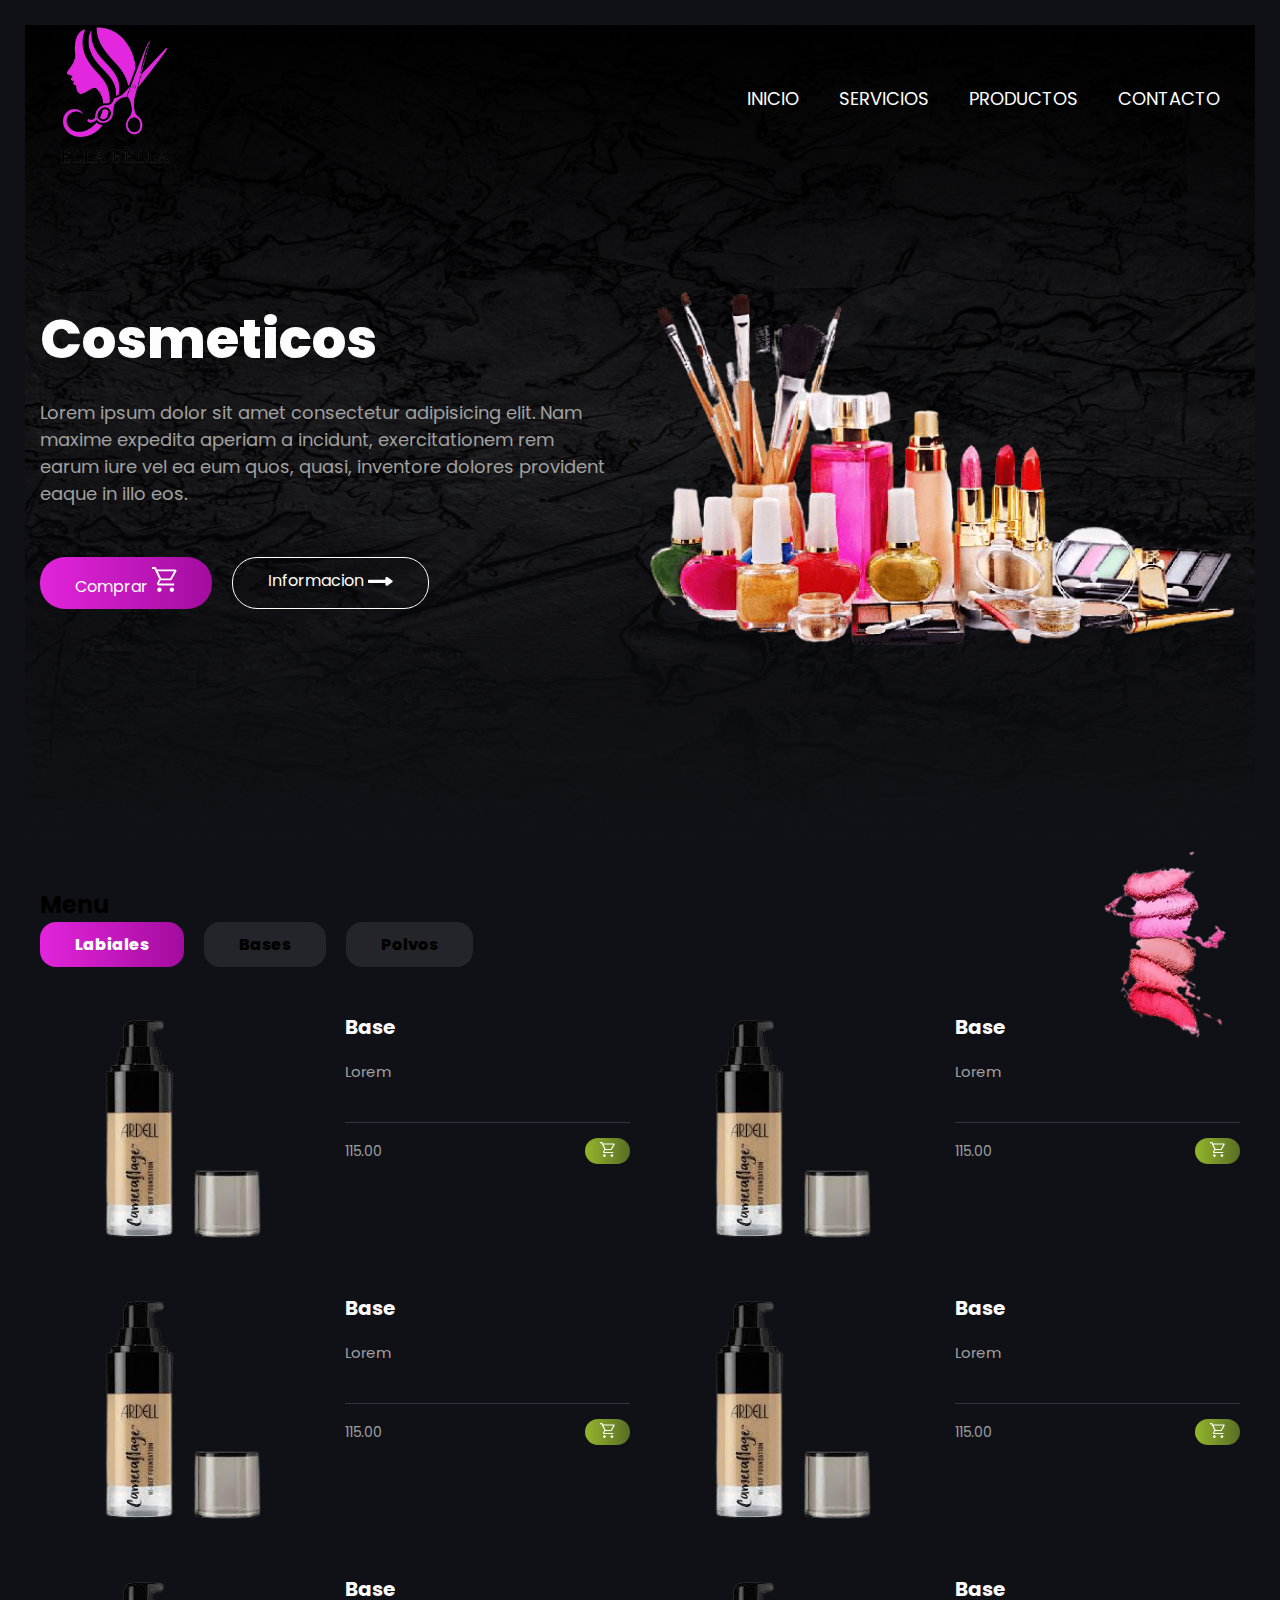
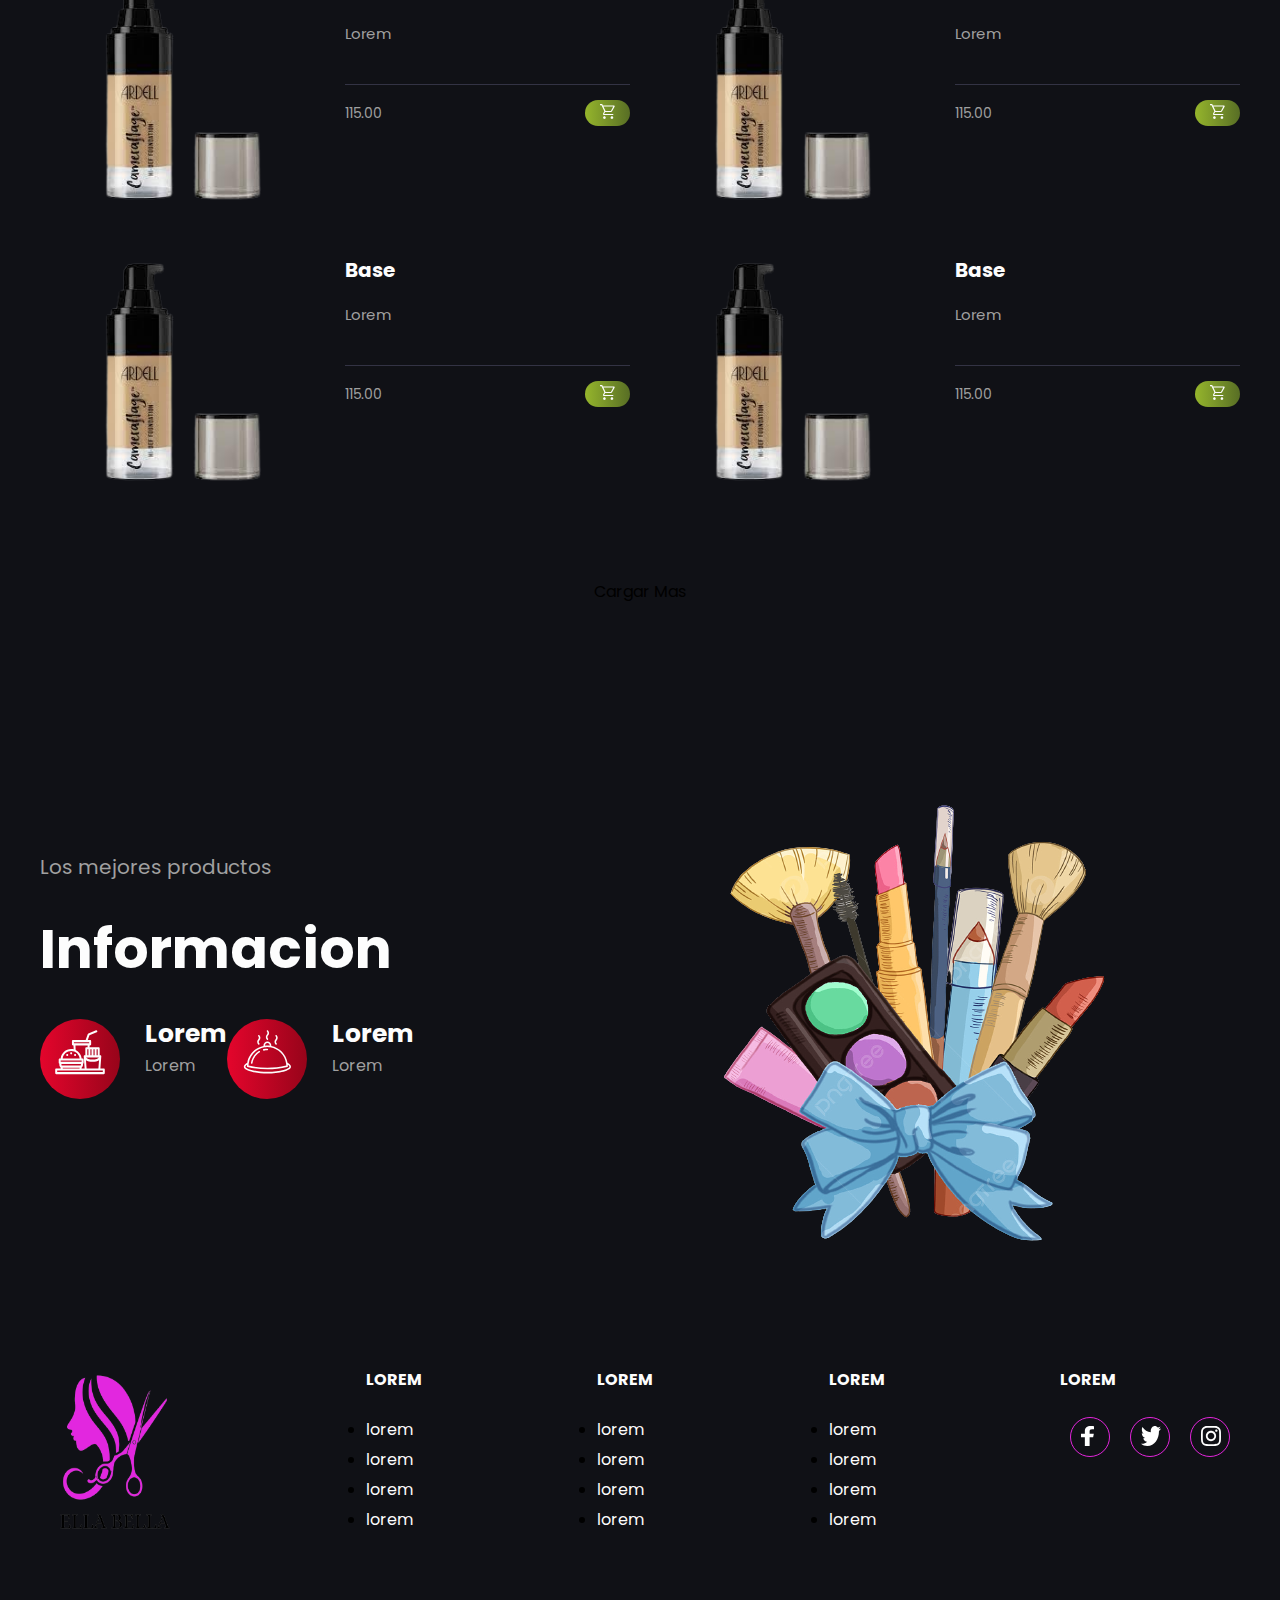
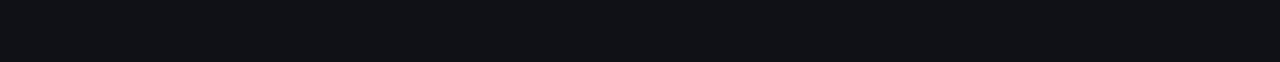
==== Cosmeticos/index.html @ ed3fac9c "Add files via upload" ====
<!DOCTYPE html>
<html lang="en">
<head>
    <meta charset="UTF-8">
    <meta http-equiv="X-UA-Compatible" content="IE=edge">
    <meta name="viewport" content="width=device-width, initial-scale=1.0">
    <link rel="stylesheet" href="style.css">
    <link rel="shortcut icon" href="img/icono.ico" type="image/x-icon">
    <title>Cosmeticos</title>
</head>
<body>
    <header>
        <div class="menu container">
            <a href="#"><img src="img/logo.png" class="logo" alt="logo"></a>
            <input type="checkbox" id="menu"/>
            <label for="menu"><img src="img/menu.png" class="menu-icono" alt=""></label>
            <nav class="navbar">
                <ul>
                    <li><a href="#">Inicio</a></li>
                    <li><a href="#">Servicios</a></li>
                    <li><a href="#">Productos</a></li>
                    <li><a href="#">Contacto</a></li>
                </ul>
            </nav>
        </div>

        <div class="header-content container">
            <div class="header-txt">
                <h1>Cosmeticos</h1>
                <p>
                    Lorem ipsum dolor sit amet consectetur adipisicing elit. 
                    Nam maxime expedita aperiam a incidunt, exercitationem rem earum iure vel ea eum quos, quasi, 
                    inventore dolores provident eaque in illo eos.
                </p>
                <div class="botones">
                    <a href="#" class="btn-1">Comprar <img class="icon" src="img/car.svg" alt="icon"></a>
                    <a href="#" class="btn-2">Informacion <img class="icon" src="img/arrow.svg" alt="icon"></a>
                </div>
            </div>

            <div class="header-img">
                <img src="img/img-1.png" class="principal" alt="principal">
            </div>
        </div>
    </header>

    <main class="product-menu">

        <div class="container">

            <div class="product">

                <h2 class="title">Menu</h2>
                <!--hoja-->
                <img class="sombras" src="img/sombras.png" alt=""> 

            </div>

            <div class="menu-nav">
                <div id="pro1" class="tab active">Labiales</div>
                <div id="pro1" class="tab">Bases</div>
                <div id="pro1" class="tab">Polvos</div>
            </div>

            <div class="pro1 tab-content">
                <div class="box-container-1">
                    <div class="box1">
                        <div class="image">
                            <img src="img/base.png" alt=""></div>
                    </div>
                    <div class="content">
                        <h3>Base</h3>
                        <p>Lorem</p>
                        <div class="icons">
                            <span class="price">115.00</span>
                            <span class="buy"><img src="img/car.svg" alt=""></span>
                        </div>
                    </div>

                    <div class="box1">
                        <div class="image">
                            <img src="img/base.png" alt=""></div>
                    </div>
                    <div class="content">
                        <h3>Base</h3>
                        <p>Lorem</p>
                        <div class="icons">
                            <span class="price">115.00</span>
                            <span class="buy"><img src="img/car.svg" alt=""></span>
                        </div>
                    </div>

                    <div class="box1">
                        <div class="image">
                            <img src="img/base.png" alt=""></div>
                    </div>
                    <div class="content">
                        <h3>Base</h3>
                        <p>Lorem</p>
                        <div class="icons">
                            <span class="price">115.00</span>
                            <span class="buy"><img src="img/car.svg" alt=""></span>
                        </div>
                    </div>

                    <div class="box1">
                        <div class="image">
                            <img src="img/base.png" alt=""></div>
                    </div>
                    <div class="content">
                        <h3>Base</h3>
                        <p>Lorem</p>
                        <div class="icons">
                            <span class="price">115.00</span>
                            <span class="buy"><img src="img/car.svg" alt=""></span>
                        </div>
                    </div>

                    <div class="box1">
                        <div class="image">
                            <img src="img/base.png" alt=""></div>
                    </div>
                    <div class="content">
                        <h3>Base</h3>
                        <p>Lorem</p>
                        <div class="icons">
                            <span class="price">115.00</span>
                            <span class="buy"><img src="img/car.svg" alt=""></span>
                        </div>
                    </div>

                    <div class="box1">
                        <div class="image">
                            <img src="img/base.png" alt=""></div>
                    </div>
                    <div class="content">
                        <h3>Base</h3>
                        <p>Lorem</p>
                        <div class="icons">
                            <span class="price">115.00</span>
                            <span class="buy"><img src="img/car.svg" alt=""></span>
                        </div>
                    </div>

                    <div class="box1">
                        <div class="image">
                            <img src="img/base.png" alt=""></div>
                    </div>
                    <div class="content">
                        <h3>Base</h3>
                        <p>Lorem</p>
                        <div class="icons">
                            <span class="price">115.00</span>
                            <span class="buy"><img src="img/car.svg" alt=""></span>
                        </div>
                    </div>

                    <div class="box1">
                        <div class="image">
                            <img src="img/base.png" alt=""></div>
                    </div>
                    <div class="content">
                        <h3>Base</h3>
                        <p>Lorem</p>
                        <div class="icons">
                            <span class="price">115.00</span>
                            <span class="buy"><img src="img/car.svg" alt=""></span>
                        </div>
                    </div>
                </div>
                <center>
                    <div class="load-more" id="load-more-1">Cargar Mas</div>
                </center>
            </div>

            <div class="pro2 tab-content">
                <div class="box-container-2">
                    <div class="box2">
                        <div class="image">
                            <img src="img/labial.png" alt=""></div>
                    </div>
                    <div class="content">
                        <h3>Base</h3>
                        <p>Lorem</p>
                        <div class="icons">
                            <span class="price">115.00</span>
                            <span class="buy"><img src="img/car.svg" alt=""></span>
                        </div>
                    </div>

                    <div class="box2">
                        <div class="image">
                            <img src="img/labial.png" alt=""></div>
                    </div>
                    <div class="content">
                        <h3>Base</h3>
                        <p>Lorem</p>
                        <div class="icons">
                            <span class="price">115.00</span>
                            <span class="buy"><img src="img/car.svg" alt=""></span>
                        </div>
                    </div>

                    <div class="box2">
                        <div class="image">
                            <img src="img/labial.png" alt=""></div>
                    </div>
                    <div class="content">
                        <h3>Base</h3>
                        <p>Lorem</p>
                        <div class="icons">
                            <span class="price">115.00</span>
                            <span class="buy"><img src="img/car.svg" alt=""></span>
                        </div>
                    </div>

                    <div class="box2">
                        <div class="image">
                            <img src="img/labial.png" alt=""></div>
                    </div>
                    <div class="content">
                        <h3>Base</h3>
                        <p>Lorem</p>
                        <div class="icons">
                            <span class="price">115.00</span>
                            <span class="buy"><img src="img/car.svg" alt=""></span>
                        </div>
                    </div>

                    <div class="box2">
                        <div class="image">
                            <img src="img/labial.png" alt=""></div>
                    </div>
                    <div class="content">
                        <h3>Base</h3>
                        <p>Lorem</p>
                        <div class="icons">
                            <span class="price">115.00</span>
                            <span class="buy"><img src="img/car.svg" alt=""></span>
                        </div>
                    </div>

                    <div class="box2">
                        <div class="image">
                            <img src="img/labial.png" alt=""></div>
                    </div>
                    <div class="content">
                        <h3>Base</h3>
                        <p>Lorem</p>
                        <div class="icons">
                            <span class="price">115.00</span>
                            <span class="buy"><img src="img/car.svg" alt=""></span>
                        </div>
                    </div>

                    <div class="box2">
                        <div class="image">
                            <img src="img/labial.png" alt=""></div>
                    </div>
                    <div class="content">
                        <h3>Base</h3>
                        <p>Lorem</p>
                        <div class="icons">
                            <span class="price">115.00</span>
                            <span class="buy"><img src="img/car.svg" alt=""></span>
                        </div>
                    </div>

                    <div class="box2">
                        <div class="image">
                            <img src="img/labial.png" alt=""></div>
                    </div>
                    <div class="content">
                        <h3>Base</h3>
                        <p>Lorem</p>
                        <div class="icons">
                            <span class="price">115.00</span>
                            <span class="buy"><img src="img/car.svg" alt=""></span>
                        </div>
                    </div>
                </div>
                <center>
                    <div class="load-more" id="load-more-2">Cargar Mas</div>
                </center>
            </div>

            <div class="pro3 tab-content">
                <div class="box-container-3">
                    <div class="box3">
                        <div class="image">
                            <img src="img/pestanina.png" alt=""></div>
                    </div>
                    <div class="content">
                        <h3>Base</h3>
                        <p>Lorem</p>
                        <div class="icons">
                            <span class="price">115.00</span>
                            <span class="buy"><img src="img/car.svg" alt=""></span>
                        </div>
                    </div>

                    <div class="box3">
                        <div class="image">
                            <img src="img/pestanina.png" alt=""></div>
                    </div>
                    <div class="content">
                        <h3>Base</h3>
                        <p>Lorem</p>
                        <div class="icons">
                            <span class="price">115.00</span>
                            <span class="buy"><img src="img/car.svg" alt=""></span>
                        </div>
                    </div>

                    <div class="box3">
                        <div class="image">
                            <img src="img/pestanina.png" alt=""></div>
                    </div>
                    <div class="content">
                        <h3>Base</h3>
                        <p>Lorem</p>
                        <div class="icons">
                            <span class="price">115.00</span>
                            <span class="buy"><img src="img/car.svg" alt=""></span>
                        </div>
                    </div>

                    <div class="box3">
                        <div class="image">
                            <img src="img/pestanina.png" alt=""></div>
                    </div>
                    <div class="content">
                        <h3>Base</h3>
                        <p>Lorem</p>
                        <div class="icons">
                            <span class="price">115.00</span>
                            <span class="buy"><img src="img/car.svg" alt=""></span>
                        </div>
                    </div>

                    <div class="box3">
                        <div class="image">
                            <img src="img/pestanina.png" alt=""></div>
                    </div>
                    <div class="content">
                        <h3>Base</h3>
                        <p>Lorem</p>
                        <div class="icons">
                            <span class="price">115.00</span>
                            <span class="buy"><img src="img/car.svg" alt=""></span>
                        </div>
                    </div>

                    <div class="box3">
                        <div class="image">
                            <img src="img/pestanina.png" alt=""></div>
                    </div>
                    <div class="content">
                        <h3>Base</h3>
                        <p>Lorem</p>
                        <div class="icons">
                            <span class="price">115.00</span>
                            <span class="buy"><img src="img/car.svg" alt=""></span>
                        </div>
                    </div>

                    <div class="box3">
                        <div class="image">
                            <img src="img/pestanina.png" alt=""></div>
                    </div>
                    <div class="content">
                        <h3>Base</h3>
                        <p>Lorem</p>
                        <div class="icons">
                            <span class="price">115.00</span>
                            <span class="buy"><img src="img/car.svg" alt=""></span>
                        </div>
                    </div>

                    <div class="box3">
                        <div class="image">
                            <img src="img/pestanina.png" alt=""></div>
                    </div>
                    <div class="content">
                        <h3>Base</h3>
                        <p>Lorem</p>
                        <div class="icons">
                            <span class="price">115.00</span>
                            <span class="buy"><img src="img/car.svg" alt=""></span>
                        </div>
                    </div>
                </div>
                <center>
                    <div class="load-more" id="load-more-3">Cargar Mas</div>
                </center>
            </div>
        </div>
    </main>
    <section class="info">

        <div class="info-content container">

            <div class="info-txt">
                <p>Los mejores productos</p>
                <h2>Informacion</h2>

                <div class="info-sec">
                    
                    <div class="info-1">
                        <img src="img/f1.svg" alt="">
                        <div class="info-2">
                            <h3>Lorem</h3>
                            <p>Lorem</p>
                        </div>
                    </div>

                    <div class="info-1">
                        <img src="img/f2.svg" alt="">
                        <div class="info-2">
                            <h3>Lorem</h3>
                            <p>Lorem</p>
                        </div>
                    </div>
                </div>

            </div>

            <div class="info-img">
                <img src="img/info.png" alt="">

            </div>
        </div>

    </section>

    <footer class="footer container">

        <img class="logo-2" src="img/logo.png" alt="">

        <div class="links">
            <h4>Lorem</h4>
            <ul>
                <li><a href="#">lorem</a></li>
                <li><a href="#">lorem</a></li>
                <li><a href="#">lorem</a></li>
                <li><a href="#">lorem</a></li>
            </ul>
        </div>

        <div class="links">
            <h4>Lorem</h4>
            <ul>
                <li><a href="#">lorem</a></li>
                <li><a href="#">lorem</a></li>
                <li><a href="#">lorem</a></li>
                <li><a href="#">lorem</a></li>
            </ul>
        </div>

        <div class="links">
            <h4>Lorem</h4>
            <ul>
                <li><a href="#">lorem</a></li>
                <li><a href="#">lorem</a></li>
                <li><a href="#">lorem</a></li>
                <li><a href="#">lorem</a></li>
            </ul>
        </div>

        <div class="links">
            <h4>Lorem</h4>

            <div class="socials">
                <a href="#">
                    <div class="social">
                        <img src="img/s1.svg" alt="">
                    </div>
                </a>
                <a href="#">
                    <div class="social">
                        <img src="img/s2.svg" alt="">
                    </div>
                </a>
                <a href="#">
                    <div class="social">
                        <img src="img/s3.svg" alt="">
                    </div>
                </a>
            </div>
        </div>

    </footer>
    
    <script src="script.js"></script>
</body>
</html>
---- Cosmeticos/style.css ----
@import url('https://fonts.googleapis.com/css2?family=Poppins:wght@400;500;600;700;800&display=swap');

*{
    margin:0;
    padding: 0;
    box-sizing: border-box;
    text-decoration: none;
}

body{
    font-family: 'Poppins', sans-serif;
    background-color: #101116;
    margin: 25px;
}
header {
    background-image: url(img/bg.jpg);
    background-position: center center;
    background-repeat: no-repeat;
    background-size: cover;
}

.container {
    max-width: 1200px;
    margin: 0 auto;
}

.menu {
    position: absolute;
    top: 20px;
    left: 0;
    right: 0;
    display: flex;
    align-items: center;
    justify-content: space-between;
    z-index: 1000;
}

.logo {
    width: 150px;
}

.menu.navbar ul {
    list-style: none;
}

.menu .navbar ul li {
    position: relative;
    float: left;
}

.menu .navbar ul li a {
    font-size: 18px;
    padding: 20px;
    color: #fdfdfd;
    display: block;
    text-transform: uppercase;
}

.menu.navbar ul li a:hover {
    color:  #e325dc;
}

#menu {
    display: none;
}

.menu-icono {
    width: 25px;
}

.menu label {
    cursor: pointer;
    display: none;
}

.header-content {
    display: flex;
    align-items: center;
    padding: 200px 0 150px 0;
}

.header-txt {
    width: 50%;
    padding-right: 25px;
}

.header-txt h1 {
    font-size:55px;
    line-height: 70px;
    font-weight: 800;
    color: #fdfdfd;
    margin-bottom: 25px;
}

.header-txt p {
    font-size: 18px;
    color: #a0a0a0;
}

.header-img {
    width: 50%;
}

.principal {

    width: 100%;
}

.botones {
    display: flex;
    margin-top: 50px;
}

.btn-1 {
    text-align: center;
    display: inline-block;
    background: linear-gradient(90deg, #e325dc 0%, #a30c9e 100%);
    padding: 10px 35px;
    margin-right: 20px;
    color: #fdfdfd;
    border-radius: 25px;
}

.btn-2 {
    display: inline-block;
    border: 1px solid #fdfdfd;
    padding: 10px 35px;
    margin-right: 20px;
    color: #fdfdfd;
    border-radius: 25px;
}

.btn-1:hover {
    background: linear-gradient(90deg, #e325dc 0%, #f8b2f6);
}

.btn-2:hover{
    border: 1px solid #e325dc;
}

.icon {
    width: 25px;
}

.product-menu{
    padding: 50px 0 150px 0;
}

.tittle {
    color: #fdfdfd;
    font-size: 45px;
    text-transform: uppercase;
    margin-bottom: 45px;
}

.product {
    display: flex;
    position: relative;
}

.sombras {
    right: 0;
    position:absolute;
    bottom: -130px;
    width: 150px;
}

.menu-nav {
    display: flex;
    margin-bottom: 45px;
}

.tab {
    margin-right: 20px;
    text-align: center;
    padding: 10px 35px;
    border-radius:16px;
    font-weight: 800;
    background-color: #24252a;
    cursor: pointer;

}

.tab.active{
    background: linear-gradient(90deg, #e325dc 0%, #a30c9e 100%);
    color: #fdfdfd;
}

.tab.active::after{
    content:"";
    position: absolute;
    width: 100%;
}

.tab-content {
    display: none;
}

.tab-content.visible {
    display: initial;
}

.box-container-1,
.box-container-2,
.box-container-3{
    display: grid;
    grid-template-columns: repeat(auto-fit, minmax(250px, 1fr));
    gap:20px;
}

.box-1,
.box-2,
.box-3{
    background-image: url(img/bg-p.jpg);
    background-position: center center;
    background-repeat: no-repeat;
    background-size: cover;
    padding: 20px;
    border-radius: 20px;
    z-index: 1000;
    box-shadow: 0  5px 10px rgba(0,0,0,0.2);
    display: none;
}

.box-1:ntn-child(1),
.box-1:ntn-child(2),
.box-1:ntn-child(3),
.box-1:ntn-child(4){
    display: inline-block;
}

.box-2:ntn-child(1),
.box-2:ntn-child(2),
.box-2:ntn-child(3),
.box-2:ntn-child(4){
    display: inline-block;
}

.box-3:ntn-child(1),
.box-3:ntn-child(2),
.box-3:ntn-child(3),
.box-3:ntn-child(4){
    display: inline-block;
}

.image {
    margin-bottom: 20px;
    text-align: center;
}

.image img{
    width: 180px;
}

.content h3{
    font-size: 20px;
    color: #fdfdfd;
}

.content p{
    font-size: 15px;
    color: #a0a0a0;
    line-height: 2;
    padding: 15px 0;
}

.btn {
    display: inline-block;
    padding: 10px 30px;
    border: 1px solid #334;
    color:#334;
    font-size: 16px;
}

.btn:hover{
    background-color: rgb(220, 20, 60);
    border: rgb(220, 20, 60);
    color: #fdfdfd;
}

.icons {
    display: flex;
    align-items: center;
    justify-content: space-between;

    margin-top: 20px;
    padding-top: 15px;
    border-top: 1px solid #334;
}

.price {
    font-size: 14px;
    color: #a0a0a0;
}

.buy {
    padding: 1px 15px 00px 15px;
    border-radius: 15px;
    background: linear-gradient(90deg, #95b52c 0%, #586e25 100%);
}

.buy img{
    width: 15px;
}

.load-more {
    margin-top: 50px;
    display: inline-block;
    padding: 13px 35px;
    border-radius: 1px solid #a0a0a0;
    color: a0a0a0;
    font-size: 16px;
    cursor: pointer;
}

.load-more:hover{
    background:linear-gradient(90deg, #e325dc 0%, #a30c9e 100%);
    border-color: rgb(220, 20, 60);
    color: #fdfdfd;
}

.info {
    background-image: linear-gradient(rgba(0,0,0,0.5), rgba(0,0,0,0.5), url(img/bg-info.jpg));
    background-position: center center;
    background-repeat: no-repeat;
    background-size: cover;
    height: 50vh;

}

.info-content {
    display: flex;
    position: relative;
}

.info-txt {
    width: 60%;
    margin-top: 85px;
}

.info-txt h2{
    color: #fdfdfd;
    font-size: 55px;
    margin-bottom: 25px;
}

.info-txt p{
    font-size: 20px;
    color: #a0a0a0;
    margin-bottom: 25px;
}

.info-sec {
    display: flex;
}

.info-1{
    display: flex;
}

.info-1 img {
    width: 80px;
}

.info-2 {
    margin-left: 25px;
}

.info-2 h3 {
    color: #fdfdfd;
    font-size: 25px;
}

.info-2 p {
    color: #a0a0a0;
    font-size: 16px;
}

.info-img {
    width: 650px;
}

.footer {
    padding: 150px 0 100px 0;
    display: flex;
    justify-content: space-between;
}

.logo-2 {
    width: 150px;
}

.links h4 {
    color: #fdfdfd;
    text-transform: uppercase;
    margin-bottom: 25px;
}

.links ul li a {
    color: #fdfdfd;
    font-size: 16px;
    margin-bottom: 5px;
    display: inline-block;
}

.socials {
    display: flex;
}

.social {
    margin: 0 10px;
    height: 40px;
    width: 40px;
    border: 1px solid #e325dc;
    border-radius: 50%;
}

.social:hover {
    background-color: #a30c9e;
}

.social img {
    margin: 8px 0 0 10px;
}

@media (max-width: 991px) {
    .menu {
        padding: 20px;
    }

    .menu label {
        display: initial;
    }

    .menu .navbar {
        position: absolute;
        top: 100%;
        left: 0;
        right: 0;
        background-color: #e325dc;
        display: none;
    }

    .menu .navbar ul li {
        width: 100%;
    }

    .manu .navbar ul li a:hover {
        color: #a0a0a0;
    }

    #menu:checked ~ .navbar{
        display: initial;
    }

    .header-content{
        flex-direction: column;
        padding: 180px 30px 30px 30px;
    }

    .header-txt{
        width: 100%;
        padding: 0;
        text-align: center;
    }

    .header-txt h1{
        font-size: 40px;
    }

    .botones {
        flex-direction: column;
        align-items: center;
    }

    .btn-1{
        margin: 0 0 20px 0;
    }

    .btn-2{
        margin: 0 0 20px 0;
    }
    
    .header-img{
        width: 100%;
        margin-top: 45px;
    }

    .product-menu{
        padding: 30px;
    }

    .tittle {
        margin-bottom: 20px;
    }

    .sombras{
        display: none;
    }

    .manu-nav{
        flex-direction: column;
        align-items: center;
    }

    .tab{
        margin-bottom: 25px;
    }

    .box-container{
        grid-template-columns: 1fr;
    }

    .box .image {
        height: 200px;
    }

    .info {
        padding: 30px;
        height: 80vh;
    }

    .info-txt h2{
        font-size: 40px;
    }

    .info-content{
        flex-direction: column;
        align-items: center;
        text-align: center;
    }

    .info-txt{
        width: 100%;
        margin-top: 0;
    }

    .info-txt p {
        margin-bottom: 5px;
    }

    .info-sec{
        flex-direction: column;
        padding: 0px 35px;
    }

    .info-1{
        flex-direction: column;
        align-items: center;
        padding-top: 15px;
    }

    .info-2{
        margin-top: 10px;
        margin-left: 0;
    }

    .info-img img{
        display: none;
    }

    .socials{
        justify-content: center;
    }
    .social img{
        margin: 8px 0 0 0;
    }

    .footer {
        padding: 30px;
        flex-direction: column;
        align-items: center;
        text-align: center;
    }

    .links h4 {
        margin: 25px 0 10px 0;
    }
}
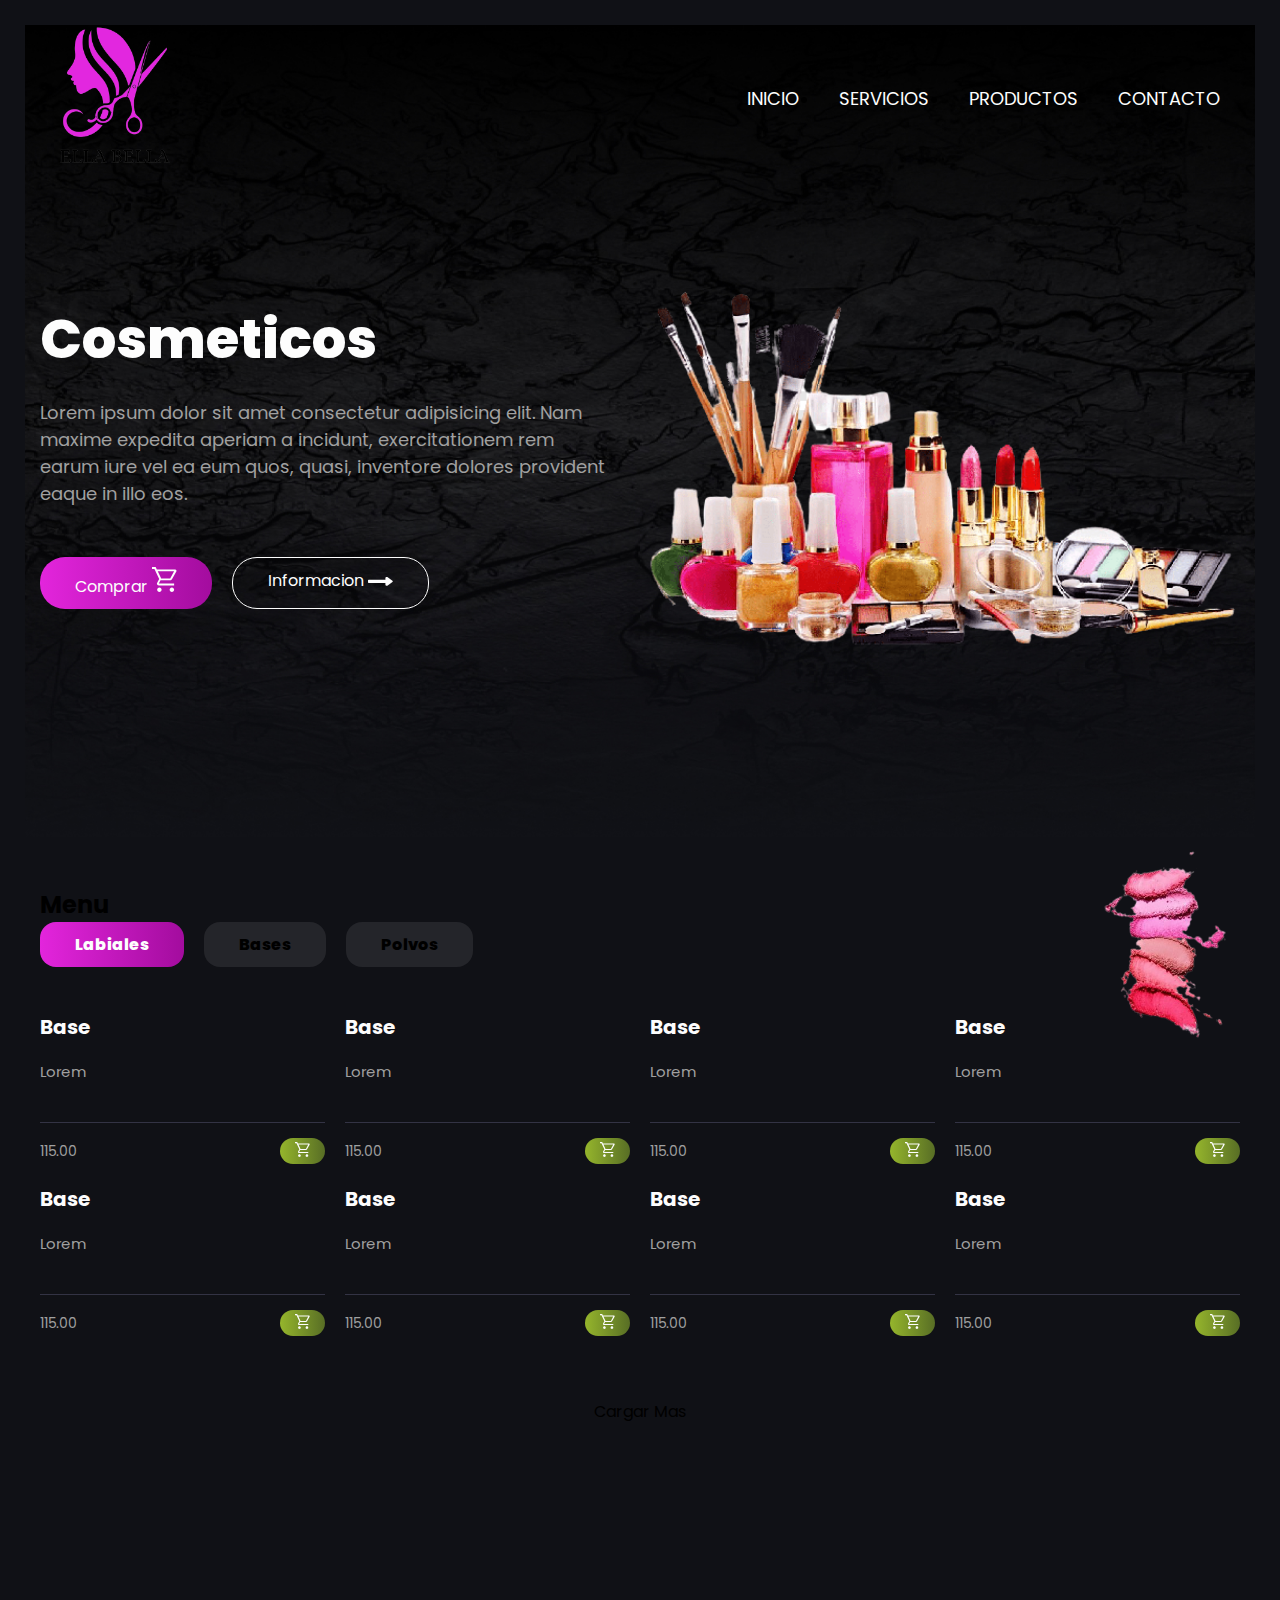
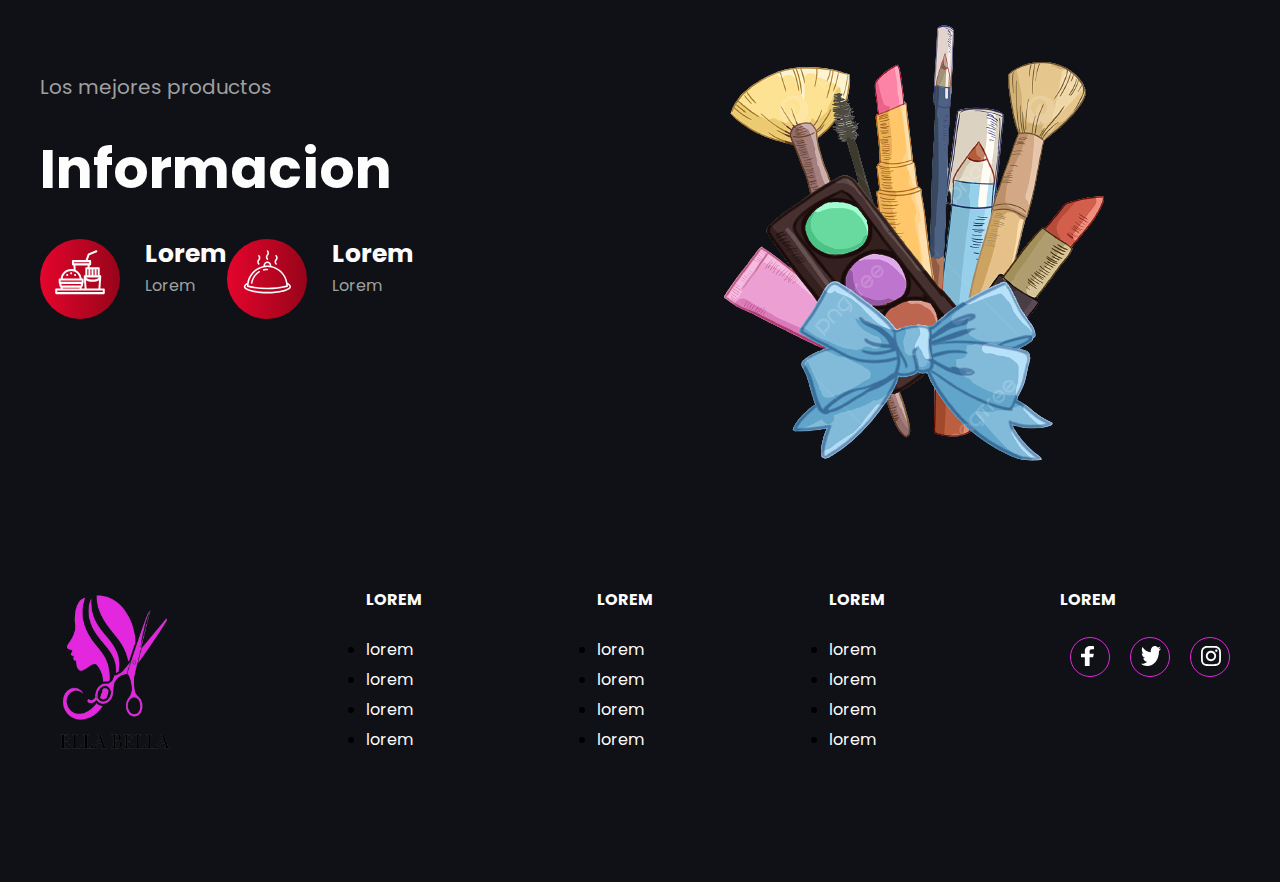
==== commit b21acc09: "Add files via upload" ====
--- a/Cosmeticos/index.html
+++ b/Cosmeticos/index.html
@@ -64,98 +64,98 @@
 
             <div class="pro1 tab-content">
                 <div class="box-container-1">
-                    <div class="box1">
-                        <div class="image">
-                            <img src="img/base.png" alt=""></div>
-                    </div>
-                    <div class="content">
-                        <h3>Base</h3>
-                        <p>Lorem</p>
-                        <div class="icons">
-                            <span class="price">115.00</span>
-                            <span class="buy"><img src="img/car.svg" alt=""></span>
-                        </div>
-                    </div>
-
-                    <div class="box1">
-                        <div class="image">
-                            <img src="img/base.png" alt=""></div>
-                    </div>
-                    <div class="content">
-                        <h3>Base</h3>
-                        <p>Lorem</p>
-                        <div class="icons">
-                            <span class="price">115.00</span>
-                            <span class="buy"><img src="img/car.svg" alt=""></span>
-                        </div>
-                    </div>
-
-                    <div class="box1">
-                        <div class="image">
-                            <img src="img/base.png" alt=""></div>
-                    </div>
-                    <div class="content">
-                        <h3>Base</h3>
-                        <p>Lorem</p>
-                        <div class="icons">
-                            <span class="price">115.00</span>
-                            <span class="buy"><img src="img/car.svg" alt=""></span>
-                        </div>
-                    </div>
-
-                    <div class="box1">
-                        <div class="image">
-                            <img src="img/base.png" alt=""></div>
-                    </div>
-                    <div class="content">
-                        <h3>Base</h3>
-                        <p>Lorem</p>
-                        <div class="icons">
-                            <span class="price">115.00</span>
-                            <span class="buy"><img src="img/car.svg" alt=""></span>
-                        </div>
-                    </div>
-
-                    <div class="box1">
-                        <div class="image">
-                            <img src="img/base.png" alt=""></div>
-                    </div>
-                    <div class="content">
-                        <h3>Base</h3>
-                        <p>Lorem</p>
-                        <div class="icons">
-                            <span class="price">115.00</span>
-                            <span class="buy"><img src="img/car.svg" alt=""></span>
-                        </div>
-                    </div>
-
-                    <div class="box1">
-                        <div class="image">
-                            <img src="img/base.png" alt=""></div>
-                    </div>
-                    <div class="content">
-                        <h3>Base</h3>
-                        <p>Lorem</p>
-                        <div class="icons">
-                            <span class="price">115.00</span>
-                            <span class="buy"><img src="img/car.svg" alt=""></span>
-                        </div>
-                    </div>
-
-                    <div class="box1">
-                        <div class="image">
-                            <img src="img/base.png" alt=""></div>
-                    </div>
-                    <div class="content">
-                        <h3>Base</h3>
-                        <p>Lorem</p>
-                        <div class="icons">
-                            <span class="price">115.00</span>
-                            <span class="buy"><img src="img/car.svg" alt=""></span>
-                        </div>
-                    </div>
-
-                    <div class="box1">
+                    <div class="box-1">
+                        <div class="image">
+                            <img src="img/base.png" alt=""></div>
+                    </div>
+                    <div class="content">
+                        <h3>Base</h3>
+                        <p>Lorem</p>
+                        <div class="icons">
+                            <span class="price">115.00</span>
+                            <span class="buy"><img src="img/car.svg" alt=""></span>
+                        </div>
+                    </div>
+
+                    <div class="box-1">
+                        <div class="image">
+                            <img src="img/base.png" alt=""></div>
+                    </div>
+                    <div class="content">
+                        <h3>Base</h3>
+                        <p>Lorem</p>
+                        <div class="icons">
+                            <span class="price">115.00</span>
+                            <span class="buy"><img src="img/car.svg" alt=""></span>
+                        </div>
+                    </div>
+
+                    <div class="box-1">
+                        <div class="image">
+                            <img src="img/base.png" alt=""></div>
+                    </div>
+                    <div class="content">
+                        <h3>Base</h3>
+                        <p>Lorem</p>
+                        <div class="icons">
+                            <span class="price">115.00</span>
+                            <span class="buy"><img src="img/car.svg" alt=""></span>
+                        </div>
+                    </div>
+
+                    <div class="box-1">
+                        <div class="image">
+                            <img src="img/base.png" alt=""></div>
+                    </div>
+                    <div class="content">
+                        <h3>Base</h3>
+                        <p>Lorem</p>
+                        <div class="icons">
+                            <span class="price">115.00</span>
+                            <span class="buy"><img src="img/car.svg" alt=""></span>
+                        </div>
+                    </div>
+
+                    <div class="box-1">
+                        <div class="image">
+                            <img src="img/base.png" alt=""></div>
+                    </div>
+                    <div class="content">
+                        <h3>Base</h3>
+                        <p>Lorem</p>
+                        <div class="icons">
+                            <span class="price">115.00</span>
+                            <span class="buy"><img src="img/car.svg" alt=""></span>
+                        </div>
+                    </div>
+
+                    <div class="box-1">
+                        <div class="image">
+                            <img src="img/base.png" alt=""></div>
+                    </div>
+                    <div class="content">
+                        <h3>Base</h3>
+                        <p>Lorem</p>
+                        <div class="icons">
+                            <span class="price">115.00</span>
+                            <span class="buy"><img src="img/car.svg" alt=""></span>
+                        </div>
+                    </div>
+
+                    <div class="box-1">
+                        <div class="image">
+                            <img src="img/base.png" alt=""></div>
+                    </div>
+                    <div class="content">
+                        <h3>Base</h3>
+                        <p>Lorem</p>
+                        <div class="icons">
+                            <span class="price">115.00</span>
+                            <span class="buy"><img src="img/car.svg" alt=""></span>
+                        </div>
+                    </div>
+
+                    <div class="box-1">
                         <div class="image">
                             <img src="img/base.png" alt=""></div>
                     </div>
@@ -175,98 +175,98 @@
 
             <div class="pro2 tab-content">
                 <div class="box-container-2">
-                    <div class="box2">
-                        <div class="image">
-                            <img src="img/labial.png" alt=""></div>
-                    </div>
-                    <div class="content">
-                        <h3>Base</h3>
-                        <p>Lorem</p>
-                        <div class="icons">
-                            <span class="price">115.00</span>
-                            <span class="buy"><img src="img/car.svg" alt=""></span>
-                        </div>
-                    </div>
-
-                    <div class="box2">
-                        <div class="image">
-                            <img src="img/labial.png" alt=""></div>
-                    </div>
-                    <div class="content">
-                        <h3>Base</h3>
-                        <p>Lorem</p>
-                        <div class="icons">
-                            <span class="price">115.00</span>
-                            <span class="buy"><img src="img/car.svg" alt=""></span>
-                        </div>
-                    </div>
-
-                    <div class="box2">
-                        <div class="image">
-                            <img src="img/labial.png" alt=""></div>
-                    </div>
-                    <div class="content">
-                        <h3>Base</h3>
-                        <p>Lorem</p>
-                        <div class="icons">
-                            <span class="price">115.00</span>
-                            <span class="buy"><img src="img/car.svg" alt=""></span>
-                        </div>
-                    </div>
-
-                    <div class="box2">
-                        <div class="image">
-                            <img src="img/labial.png" alt=""></div>
-                    </div>
-                    <div class="content">
-                        <h3>Base</h3>
-                        <p>Lorem</p>
-                        <div class="icons">
-                            <span class="price">115.00</span>
-                            <span class="buy"><img src="img/car.svg" alt=""></span>
-                        </div>
-                    </div>
-
-                    <div class="box2">
-                        <div class="image">
-                            <img src="img/labial.png" alt=""></div>
-                    </div>
-                    <div class="content">
-                        <h3>Base</h3>
-                        <p>Lorem</p>
-                        <div class="icons">
-                            <span class="price">115.00</span>
-                            <span class="buy"><img src="img/car.svg" alt=""></span>
-                        </div>
-                    </div>
-
-                    <div class="box2">
-                        <div class="image">
-                            <img src="img/labial.png" alt=""></div>
-                    </div>
-                    <div class="content">
-                        <h3>Base</h3>
-                        <p>Lorem</p>
-                        <div class="icons">
-                            <span class="price">115.00</span>
-                            <span class="buy"><img src="img/car.svg" alt=""></span>
-                        </div>
-                    </div>
-
-                    <div class="box2">
-                        <div class="image">
-                            <img src="img/labial.png" alt=""></div>
-                    </div>
-                    <div class="content">
-                        <h3>Base</h3>
-                        <p>Lorem</p>
-                        <div class="icons">
-                            <span class="price">115.00</span>
-                            <span class="buy"><img src="img/car.svg" alt=""></span>
-                        </div>
-                    </div>
-
-                    <div class="box2">
+                    <div class="box-2">
+                        <div class="image">
+                            <img src="img/labial.png" alt=""></div>
+                    </div>
+                    <div class="content">
+                        <h3>Base</h3>
+                        <p>Lorem</p>
+                        <div class="icons">
+                            <span class="price">115.00</span>
+                            <span class="buy"><img src="img/car.svg" alt=""></span>
+                        </div>
+                    </div>
+
+                    <div class="box-2">
+                        <div class="image">
+                            <img src="img/labial.png" alt=""></div>
+                    </div>
+                    <div class="content">
+                        <h3>Base</h3>
+                        <p>Lorem</p>
+                        <div class="icons">
+                            <span class="price">115.00</span>
+                            <span class="buy"><img src="img/car.svg" alt=""></span>
+                        </div>
+                    </div>
+
+                    <div class="box-2">
+                        <div class="image">
+                            <img src="img/labial.png" alt=""></div>
+                    </div>
+                    <div class="content">
+                        <h3>Base</h3>
+                        <p>Lorem</p>
+                        <div class="icons">
+                            <span class="price">115.00</span>
+                            <span class="buy"><img src="img/car.svg" alt=""></span>
+                        </div>
+                    </div>
+
+                    <div class="box-2">
+                        <div class="image">
+                            <img src="img/labial.png" alt=""></div>
+                    </div>
+                    <div class="content">
+                        <h3>Base</h3>
+                        <p>Lorem</p>
+                        <div class="icons">
+                            <span class="price">115.00</span>
+                            <span class="buy"><img src="img/car.svg" alt=""></span>
+                        </div>
+                    </div>
+
+                    <div class="box-2">
+                        <div class="image">
+                            <img src="img/labial.png" alt=""></div>
+                    </div>
+                    <div class="content">
+                        <h3>Base</h3>
+                        <p>Lorem</p>
+                        <div class="icons">
+                            <span class="price">115.00</span>
+                            <span class="buy"><img src="img/car.svg" alt=""></span>
+                        </div>
+                    </div>
+
+                    <div class="box-2">
+                        <div class="image">
+                            <img src="img/labial.png" alt=""></div>
+                    </div>
+                    <div class="content">
+                        <h3>Base</h3>
+                        <p>Lorem</p>
+                        <div class="icons">
+                            <span class="price">115.00</span>
+                            <span class="buy"><img src="img/car.svg" alt=""></span>
+                        </div>
+                    </div>
+
+                    <div class="box-2">
+                        <div class="image">
+                            <img src="img/labial.png" alt=""></div>
+                    </div>
+                    <div class="content">
+                        <h3>Base</h3>
+                        <p>Lorem</p>
+                        <div class="icons">
+                            <span class="price">115.00</span>
+                            <span class="buy"><img src="img/car.svg" alt=""></span>
+                        </div>
+                    </div>
+
+                    <div class="box-2">
                         <div class="image">
                             <img src="img/labial.png" alt=""></div>
                     </div>
@@ -286,98 +286,98 @@
 
             <div class="pro3 tab-content">
                 <div class="box-container-3">
-                    <div class="box3">
-                        <div class="image">
-                            <img src="img/pestanina.png" alt=""></div>
-                    </div>
-                    <div class="content">
-                        <h3>Base</h3>
-                        <p>Lorem</p>
-                        <div class="icons">
-                            <span class="price">115.00</span>
-                            <span class="buy"><img src="img/car.svg" alt=""></span>
-                        </div>
-                    </div>
-
-                    <div class="box3">
-                        <div class="image">
-                            <img src="img/pestanina.png" alt=""></div>
-                    </div>
-                    <div class="content">
-                        <h3>Base</h3>
-                        <p>Lorem</p>
-                        <div class="icons">
-                            <span class="price">115.00</span>
-                            <span class="buy"><img src="img/car.svg" alt=""></span>
-                        </div>
-                    </div>
-
-                    <div class="box3">
-                        <div class="image">
-                            <img src="img/pestanina.png" alt=""></div>
-                    </div>
-                    <div class="content">
-                        <h3>Base</h3>
-                        <p>Lorem</p>
-                        <div class="icons">
-                            <span class="price">115.00</span>
-                            <span class="buy"><img src="img/car.svg" alt=""></span>
-                        </div>
-                    </div>
-
-                    <div class="box3">
-                        <div class="image">
-                            <img src="img/pestanina.png" alt=""></div>
-                    </div>
-                    <div class="content">
-                        <h3>Base</h3>
-                        <p>Lorem</p>
-                        <div class="icons">
-                            <span class="price">115.00</span>
-                            <span class="buy"><img src="img/car.svg" alt=""></span>
-                        </div>
-                    </div>
-
-                    <div class="box3">
-                        <div class="image">
-                            <img src="img/pestanina.png" alt=""></div>
-                    </div>
-                    <div class="content">
-                        <h3>Base</h3>
-                        <p>Lorem</p>
-                        <div class="icons">
-                            <span class="price">115.00</span>
-                            <span class="buy"><img src="img/car.svg" alt=""></span>
-                        </div>
-                    </div>
-
-                    <div class="box3">
-                        <div class="image">
-                            <img src="img/pestanina.png" alt=""></div>
-                    </div>
-                    <div class="content">
-                        <h3>Base</h3>
-                        <p>Lorem</p>
-                        <div class="icons">
-                            <span class="price">115.00</span>
-                            <span class="buy"><img src="img/car.svg" alt=""></span>
-                        </div>
-                    </div>
-
-                    <div class="box3">
-                        <div class="image">
-                            <img src="img/pestanina.png" alt=""></div>
-                    </div>
-                    <div class="content">
-                        <h3>Base</h3>
-                        <p>Lorem</p>
-                        <div class="icons">
-                            <span class="price">115.00</span>
-                            <span class="buy"><img src="img/car.svg" alt=""></span>
-                        </div>
-                    </div>
-
-                    <div class="box3">
+                    <div class="box-3">
+                        <div class="image">
+                            <img src="img/pestanina.png" alt=""></div>
+                    </div>
+                    <div class="content">
+                        <h3>Base</h3>
+                        <p>Lorem</p>
+                        <div class="icons">
+                            <span class="price">115.00</span>
+                            <span class="buy"><img src="img/car.svg" alt=""></span>
+                        </div>
+                    </div>
+
+                    <div class="box-3">
+                        <div class="image">
+                            <img src="img/pestanina.png" alt=""></div>
+                    </div>
+                    <div class="content">
+                        <h3>Base</h3>
+                        <p>Lorem</p>
+                        <div class="icons">
+                            <span class="price">115.00</span>
+                            <span class="buy"><img src="img/car.svg" alt=""></span>
+                        </div>
+                    </div>
+
+                    <div class="box-3">
+                        <div class="image">
+                            <img src="img/pestanina.png" alt=""></div>
+                    </div>
+                    <div class="content">
+                        <h3>Base</h3>
+                        <p>Lorem</p>
+                        <div class="icons">
+                            <span class="price">115.00</span>
+                            <span class="buy"><img src="img/car.svg" alt=""></span>
+                        </div>
+                    </div>
+
+                    <div class="box-3">
+                        <div class="image">
+                            <img src="img/pestanina.png" alt=""></div>
+                    </div>
+                    <div class="content">
+                        <h3>Base</h3>
+                        <p>Lorem</p>
+                        <div class="icons">
+                            <span class="price">115.00</span>
+                            <span class="buy"><img src="img/car.svg" alt=""></span>
+                        </div>
+                    </div>
+
+                    <div class="box-3">
+                        <div class="image">
+                            <img src="img/pestanina.png" alt=""></div>
+                    </div>
+                    <div class="content">
+                        <h3>Base</h3>
+                        <p>Lorem</p>
+                        <div class="icons">
+                            <span class="price">115.00</span>
+                            <span class="buy"><img src="img/car.svg" alt=""></span>
+                        </div>
+                    </div>
+
+                    <div class="box-3">
+                        <div class="image">
+                            <img src="img/pestanina.png" alt=""></div>
+                    </div>
+                    <div class="content">
+                        <h3>Base</h3>
+                        <p>Lorem</p>
+                        <div class="icons">
+                            <span class="price">115.00</span>
+                            <span class="buy"><img src="img/car.svg" alt=""></span>
+                        </div>
+                    </div>
+
+                    <div class="box-3">
+                        <div class="image">
+                            <img src="img/pestanina.png" alt=""></div>
+                    </div>
+                    <div class="content">
+                        <h3>Base</h3>
+                        <p>Lorem</p>
+                        <div class="icons">
+                            <span class="price">115.00</span>
+                            <span class="buy"><img src="img/car.svg" alt=""></span>
+                        </div>
+                    </div>
+
+                    <div class="box-3">
                         <div class="image">
                             <img src="img/pestanina.png" alt=""></div>
                     </div>
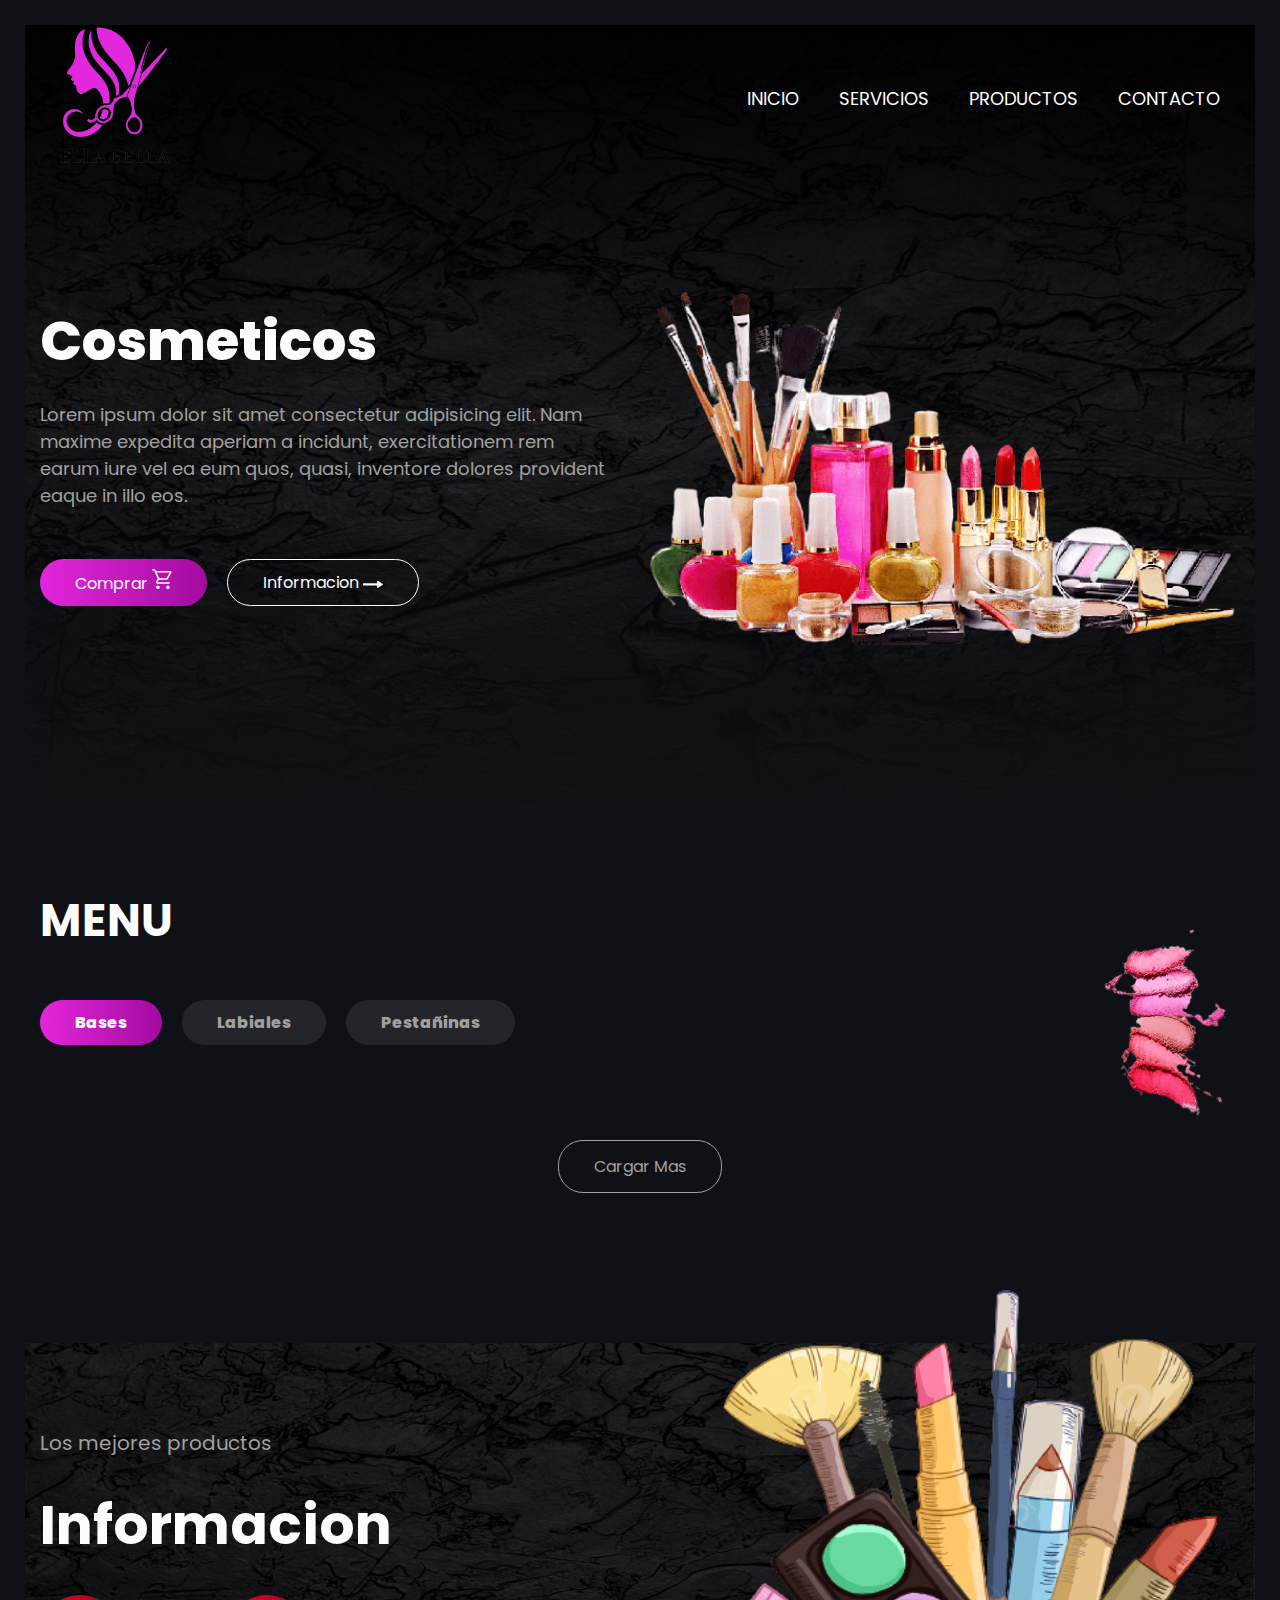
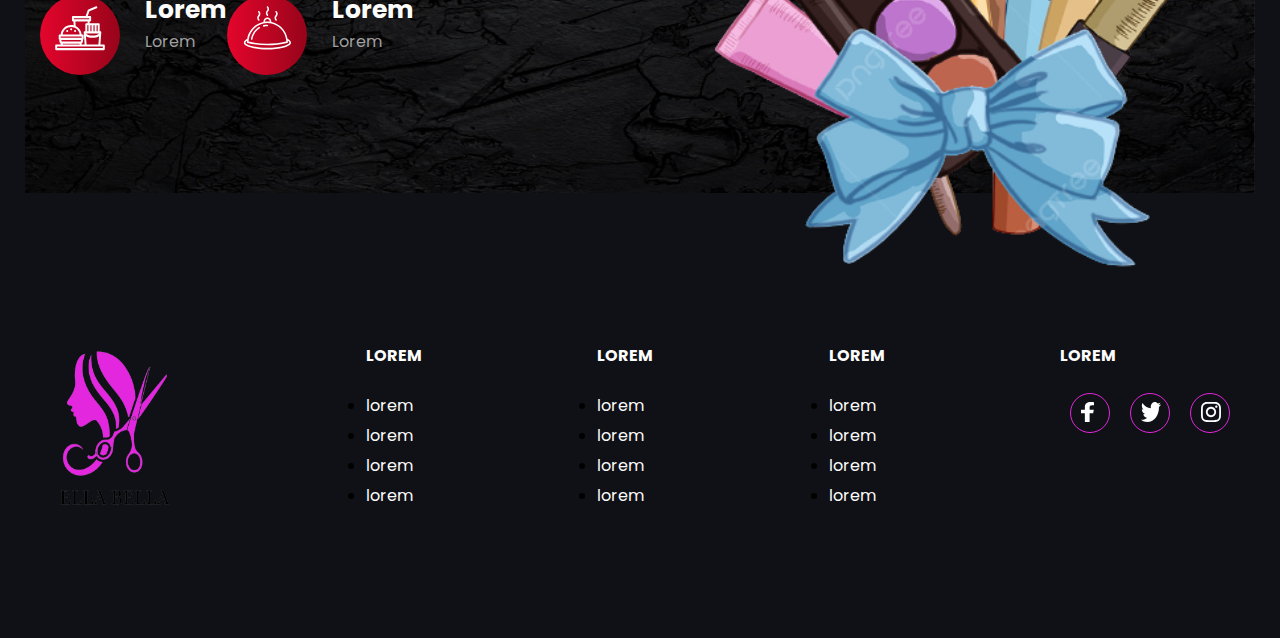
==== commit e4dce60f: "Actualizacion" ====
--- a/Cosmeticos/index.html
+++ b/Cosmeticos/index.html
@@ -57,114 +57,155 @@
             </div>
 
             <div class="menu-nav">
-                <div id="pro1" class="tab active">Labiales</div>
-                <div id="pro1" class="tab">Bases</div>
-                <div id="pro1" class="tab">Polvos</div>
+                <div id="pro1" class="tab active">Bases</div>
+                <div id="pro2" class="tab">Labiales</div>
+                <div id="pro3" class="tab">Pestañinas</div>
             </div>
 
             <div class="pro1 tab-content">
                 <div class="box-container-1">
-                    <div class="box-1">
-                        <div class="image">
-                            <img src="img/base.png" alt=""></div>
-                    </div>
-                    <div class="content">
-                        <h3>Base</h3>
-                        <p>Lorem</p>
-                        <div class="icons">
-                            <span class="price">115.00</span>
-                            <span class="buy"><img src="img/car.svg" alt=""></span>
-                        </div>
-                    </div>
-
-                    <div class="box-1">
-                        <div class="image">
-                            <img src="img/base.png" alt=""></div>
-                    </div>
-                    <div class="content">
-                        <h3>Base</h3>
-                        <p>Lorem</p>
-                        <div class="icons">
-                            <span class="price">115.00</span>
-                            <span class="buy"><img src="img/car.svg" alt=""></span>
-                        </div>
-                    </div>
-
-                    <div class="box-1">
-                        <div class="image">
-                            <img src="img/base.png" alt=""></div>
-                    </div>
-                    <div class="content">
-                        <h3>Base</h3>
-                        <p>Lorem</p>
-                        <div class="icons">
-                            <span class="price">115.00</span>
-                            <span class="buy"><img src="img/car.svg" alt=""></span>
-                        </div>
-                    </div>
-
-                    <div class="box-1">
-                        <div class="image">
-                            <img src="img/base.png" alt=""></div>
-                    </div>
-                    <div class="content">
-                        <h3>Base</h3>
-                        <p>Lorem</p>
-                        <div class="icons">
-                            <span class="price">115.00</span>
-                            <span class="buy"><img src="img/car.svg" alt=""></span>
-                        </div>
-                    </div>
-
-                    <div class="box-1">
-                        <div class="image">
-                            <img src="img/base.png" alt=""></div>
-                    </div>
-                    <div class="content">
-                        <h3>Base</h3>
-                        <p>Lorem</p>
-                        <div class="icons">
-                            <span class="price">115.00</span>
-                            <span class="buy"><img src="img/car.svg" alt=""></span>
-                        </div>
-                    </div>
-
-                    <div class="box-1">
-                        <div class="image">
-                            <img src="img/base.png" alt=""></div>
-                    </div>
-                    <div class="content">
-                        <h3>Base</h3>
-                        <p>Lorem</p>
-                        <div class="icons">
-                            <span class="price">115.00</span>
-                            <span class="buy"><img src="img/car.svg" alt=""></span>
-                        </div>
-                    </div>
-
-                    <div class="box-1">
-                        <div class="image">
-                            <img src="img/base.png" alt=""></div>
-                    </div>
-                    <div class="content">
-                        <h3>Base</h3>
-                        <p>Lorem</p>
-                        <div class="icons">
-                            <span class="price">115.00</span>
-                            <span class="buy"><img src="img/car.svg" alt=""></span>
-                        </div>
-                    </div>
-
-                    <div class="box-1">
-                        <div class="image">
-                            <img src="img/base.png" alt=""></div>
-                    </div>
-                    <div class="content">
-                        <h3>Base</h3>
-                        <p>Lorem</p>
-                        <div class="icons">
-                            <span class="price">115.00</span>
-                            <span class="buy"><img src="img/car.svg" alt=""></span>
+
+                    <div class="box-1">
+                        <div class="image">
+                            <img src="img/base.png" alt="">
+                        </div>
+                        <div class="content">
+                            <h3>Base</h3>
+                            <p>Lorem ipsum, dolor sit amet consectetur adipisicing elit. Culpa, fugiat nulla corrupti reprehenderit minima exercitationem excepturi omnis asperiores necessitatibus, optio unde quos magni neque eum est aspernatur dignissimos consequatur ipsum!
+
+                            </p>
+                            <div class="icons">
+                                <span class="price">$15.00</span>
+                                <span class="buy"><img src="img/car.svg" alt=""></span>
+                            </div>
+                        </div>
+                    </div>
+
+                    <div class="box-1">
+                        <div class="image">
+                            <img src="img/base.png" alt="">
+                        </div>
+                        <div class="content">
+                            <h3>Base</h3>
+                            <p>Lorem ipsum, dolor sit amet consectetur adipisicing elit. Culpa, fugiat nulla corrupti reprehenderit minima exercitationem excepturi omnis asperiores necessitatibus, optio unde quos magni neque eum est aspernatur dignissimos consequatur ipsum!
+
+                            </p>
+                            <div class="icons">
+                                <span class="price">$15.00</span>
+                                <span class="buy"><img src="img/car.svg" alt=""></span>
+                            </div>
+                        </div>
+                    </div>
+
+                    <div class="box-1">
+                        <div class="image">
+                            <img src="img/base.png" alt="">
+                        </div>
+                        <div class="content">
+                            <h3>Base</h3>
+                            <p>Lorem ipsum, dolor sit amet consectetur adipisicing elit. Culpa, fugiat nulla corrupti reprehenderit minima exercitationem excepturi omnis asperiores necessitatibus, optio unde quos magni neque eum est aspernatur dignissimos consequatur ipsum!
+
+                            </p>
+                            <div class="icons">
+                                <span class="price">$15.00</span>
+                                <span class="buy"><img src="img/car.svg" alt=""></span>
+                            </div>
+                        </div>
+                    </div>
+
+                    <div class="box-1">
+                        <div class="image">
+                            <img src="img/base.png" alt="">
+                        </div>
+                        <div class="content">
+                            <h3>Base</h3>
+                            <p>Lorem ipsum, dolor sit amet consectetur adipisicing elit. Culpa, fugiat nulla corrupti reprehenderit minima exercitationem excepturi omnis asperiores necessitatibus, optio unde quos magni neque eum est aspernatur dignissimos consequatur ipsum!
+
+                            </p>
+                            <div class="icons">
+                                <span class="price">$15.00</span>
+                                <span class="buy"><img src="img/car.svg" alt=""></span>
+                            </div>
+                        </div>
+                    </div>
+
+                    <div class="box-1">
+                        <div class="image">
+                            <img src="img/base.png" alt="">
+                        </div>
+                        <div class="content">
+                            <h3>Base</h3>
+                            <p>Lorem ipsum, dolor sit amet consectetur adipisicing elit. Culpa, fugiat nulla corrupti reprehenderit minima exercitationem excepturi omnis asperiores necessitatibus, optio unde quos magni neque eum est aspernatur dignissimos consequatur ipsum!
+
+                            </p>
+                            <div class="icons">
+                                <span class="price">$15.00</span>
+                                <span class="buy"><img src="img/car.svg" alt=""></span>
+                            </div>
+                        </div>
+                    </div>
+
+                    <div class="box-1">
+                        <div class="image">
+                            <img src="img/base.png" alt="">
+                        </div>
+                        <div class="content">
+                            <h3>Base</h3>
+                            <p>Lorem ipsum, dolor sit amet consectetur adipisicing elit. Culpa, fugiat nulla corrupti reprehenderit minima exercitationem excepturi omnis asperiores necessitatibus, optio unde quos magni neque eum est aspernatur dignissimos consequatur ipsum!
+
+                            </p>
+                            <div class="icons">
+                                <span class="price">$15.00</span>
+                                <span class="buy"><img src="img/car.svg" alt=""></span>
+                            </div>
+                        </div>
+                    </div>
+
+                    <div class="box-1">
+                        <div class="image">
+                            <img src="img/base.png" alt="">
+                        </div>
+                        <div class="content">
+                            <h3>Base</h3>
+                            <p>Lorem ipsum, dolor sit amet consectetur adipisicing elit. Culpa, fugiat nulla corrupti reprehenderit minima exercitationem excepturi omnis asperiores necessitatibus, optio unde quos magni neque eum est aspernatur dignissimos consequatur ipsum!
+
+                            </p>
+                            <div class="icons">
+                                <span class="price">$15.00</span>
+                                <span class="buy"><img src="img/car.svg" alt=""></span>
+                            </div>
+                        </div>
+                    </div>
+
+                    <div class="box-1">
+                        <div class="image">
+                            <img src="img/base.png" alt="">
+                        </div>
+                        <div class="content">
+                            <h3>Base</h3>
+                            <p>Lorem ipsum, dolor sit amet consectetur adipisicing elit. Culpa, fugiat nulla corrupti reprehenderit minima exercitationem excepturi omnis asperiores necessitatibus, optio unde quos magni neque eum est aspernatur dignissimos consequatur ipsum!
+
+                            </p>
+                            <div class="icons">
+                                <span class="price">$15.00</span>
+                                <span class="buy"><img src="img/car.svg" alt=""></span>
+                            </div>
+                        </div>
+                    </div>
+
+                    <div class="box-1">
+                        <div class="image">
+                            <img src="img/base.png" alt="">
+                        </div>
+                        <div class="content">
+                            <h3>Base</h3>
+                            <p>Lorem ipsum, dolor sit amet consectetur adipisicing elit. Culpa, fugiat nulla corrupti reprehenderit minima exercitationem excepturi omnis asperiores necessitatibus, optio unde quos magni neque eum est aspernatur dignissimos consequatur ipsum!
+
+                            </p>
+                            <div class="icons">
+                                <span class="price">$15.00</span>
+                                <span class="buy"><img src="img/car.svg" alt=""></span>
+                            </div>
                         </div>
                     </div>
                 </div>
@@ -177,107 +218,130 @@
                 <div class="box-container-2">
                     <div class="box-2">
                         <div class="image">
-                            <img src="img/labial.png" alt=""></div>
-                    </div>
-                    <div class="content">
-                        <h3>Base</h3>
-                        <p>Lorem</p>
-                        <div class="icons">
-                            <span class="price">115.00</span>
-                            <span class="buy"><img src="img/car.svg" alt=""></span>
-                        </div>
-                    </div>
-
-                    <div class="box-2">
-                        <div class="image">
-                            <img src="img/labial.png" alt=""></div>
-                    </div>
-                    <div class="content">
-                        <h3>Base</h3>
-                        <p>Lorem</p>
-                        <div class="icons">
-                            <span class="price">115.00</span>
-                            <span class="buy"><img src="img/car.svg" alt=""></span>
-                        </div>
-                    </div>
-
-                    <div class="box-2">
-                        <div class="image">
-                            <img src="img/labial.png" alt=""></div>
-                    </div>
-                    <div class="content">
-                        <h3>Base</h3>
-                        <p>Lorem</p>
-                        <div class="icons">
-                            <span class="price">115.00</span>
-                            <span class="buy"><img src="img/car.svg" alt=""></span>
-                        </div>
-                    </div>
-
-                    <div class="box-2">
-                        <div class="image">
-                            <img src="img/labial.png" alt=""></div>
-                    </div>
-                    <div class="content">
-                        <h3>Base</h3>
-                        <p>Lorem</p>
-                        <div class="icons">
-                            <span class="price">115.00</span>
-                            <span class="buy"><img src="img/car.svg" alt=""></span>
-                        </div>
-                    </div>
-
-                    <div class="box-2">
-                        <div class="image">
-                            <img src="img/labial.png" alt=""></div>
-                    </div>
-                    <div class="content">
-                        <h3>Base</h3>
-                        <p>Lorem</p>
-                        <div class="icons">
-                            <span class="price">115.00</span>
-                            <span class="buy"><img src="img/car.svg" alt=""></span>
-                        </div>
-                    </div>
-
-                    <div class="box-2">
-                        <div class="image">
-                            <img src="img/labial.png" alt=""></div>
-                    </div>
-                    <div class="content">
-                        <h3>Base</h3>
-                        <p>Lorem</p>
-                        <div class="icons">
-                            <span class="price">115.00</span>
-                            <span class="buy"><img src="img/car.svg" alt=""></span>
-                        </div>
-                    </div>
-
-                    <div class="box-2">
-                        <div class="image">
-                            <img src="img/labial.png" alt=""></div>
-                    </div>
-                    <div class="content">
-                        <h3>Base</h3>
-                        <p>Lorem</p>
-                        <div class="icons">
-                            <span class="price">115.00</span>
-                            <span class="buy"><img src="img/car.svg" alt=""></span>
-                        </div>
-                    </div>
-
-                    <div class="box-2">
-                        <div class="image">
-                            <img src="img/labial.png" alt=""></div>
-                    </div>
-                    <div class="content">
-                        <h3>Base</h3>
-                        <p>Lorem</p>
-                        <div class="icons">
-                            <span class="price">115.00</span>
-                            <span class="buy"><img src="img/car.svg" alt=""></span>
-                        </div>
-                    </div>
+                            <img src="img/labial.png" alt="">
+                        </div>
+                        <div class="content">
+                            <h3>Base</h3>
+                            <p>Lorem</p>
+                            <div class="icons">
+                                <span class="price">115.00</span>
+                                <span class="buy"><img src="img/car.svg" alt=""></span>
+                            </div>
+                        </div>
+                    </div>
+
+                    <div class="box-2">
+                        <div class="image">
+                            <img src="img/labial.png" alt="">
+                        </div>
+                        <div class="content">
+                            <h3>Base</h3>
+                            <p>Lorem</p>
+                            <div class="icons">
+                                <span class="price">115.00</span>
+                                <span class="buy"><img src="img/car.svg" alt=""></span>
+                            </div>
+                        </div>
+                    </div>
+
+                    <div class="box-2">
+                        <div class="image">
+                            <img src="img/labial.png" alt="">
+                        </div>
+                        <div class="content">
+                            <h3>Base</h3>
+                            <p>Lorem</p>
+                            <div class="icons">
+                                <span class="price">115.00</span>
+                                <span class="buy"><img src="img/car.svg" alt=""></span>
+                            </div>
+                        </div>
+                    </div>
+
+                    <div class="box-2">
+                        <div class="image">
+                            <img src="img/labial.png" alt="">
+                        </div>
+                        <div class="content">
+                            <h3>Base</h3>
+                            <p>Lorem</p>
+                            <div class="icons">
+                                <span class="price">115.00</span>
+                                <span class="buy"><img src="img/car.svg" alt=""></span>
+                            </div>
+                        </div>
+                    </div>
+
+                    <div class="box-2">
+                        <div class="image">
+                            <img src="img/labial.png" alt="">
+                        </div>
+                        <div class="content">
+                            <h3>Base</h3>
+                            <p>Lorem</p>
+                            <div class="icons">
+                                <span class="price">115.00</span>
+                                <span class="buy"><img src="img/car.svg" alt=""></span>
+                            </div>
+                        </div>
+                    </div>
+
+                    <div class="box-2">
+                        <div class="image">
+                            <img src="img/labial.png" alt="">
+                        </div>
+                        <div class="content">
+                            <h3>Base</h3>
+                            <p>Lorem</p>
+                            <div class="icons">
+                                <span class="price">115.00</span>
+                                <span class="buy"><img src="img/car.svg" alt=""></span>
+                            </div>
+                        </div>
+                    </div>
+
+                    <div class="box-2">
+                        <div class="image">
+                            <img src="img/labial.png" alt="">
+                        </div>
+                        <div class="content">
+                            <h3>Base</h3>
+                            <p>Lorem</p>
+                            <div class="icons">
+                                <span class="price">115.00</span>
+                                <span class="buy"><img src="img/car.svg" alt=""></span>
+                            </div>
+                        </div>
+                    </div>
+
+                    <div class="box-2">
+                        <div class="image">
+                            <img src="img/labial.png" alt="">
+                        </div>
+                        <div class="content">
+                            <h3>Base</h3>
+                            <p>Lorem</p>
+                            <div class="icons">
+                                <span class="price">115.00</span>
+                                <span class="buy"><img src="img/car.svg" alt=""></span>
+                            </div>
+                        </div>
+                    </div>
+
+                    <div class="box-2">
+                        <div class="image">
+                            <img src="img/labial.png" alt="">
+                        </div>
+                        <div class="content">
+                            <h3>Base</h3>
+                            <p>Lorem</p>
+                            <div class="icons">
+                                <span class="price">115.00</span>
+                                <span class="buy"><img src="img/car.svg" alt=""></span>
+                            </div>
+                        </div>
+                    </div>
+
                 </div>
                 <center>
                     <div class="load-more" id="load-more-2">Cargar Mas</div>
@@ -288,105 +352,127 @@
                 <div class="box-container-3">
                     <div class="box-3">
                         <div class="image">
-                            <img src="img/pestanina.png" alt=""></div>
-                    </div>
-                    <div class="content">
-                        <h3>Base</h3>
-                        <p>Lorem</p>
-                        <div class="icons">
-                            <span class="price">115.00</span>
-                            <span class="buy"><img src="img/car.svg" alt=""></span>
-                        </div>
-                    </div>
-
-                    <div class="box-3">
-                        <div class="image">
-                            <img src="img/pestanina.png" alt=""></div>
-                    </div>
-                    <div class="content">
-                        <h3>Base</h3>
-                        <p>Lorem</p>
-                        <div class="icons">
-                            <span class="price">115.00</span>
-                            <span class="buy"><img src="img/car.svg" alt=""></span>
-                        </div>
-                    </div>
-
-                    <div class="box-3">
-                        <div class="image">
-                            <img src="img/pestanina.png" alt=""></div>
-                    </div>
-                    <div class="content">
-                        <h3>Base</h3>
-                        <p>Lorem</p>
-                        <div class="icons">
-                            <span class="price">115.00</span>
-                            <span class="buy"><img src="img/car.svg" alt=""></span>
-                        </div>
-                    </div>
-
-                    <div class="box-3">
-                        <div class="image">
-                            <img src="img/pestanina.png" alt=""></div>
-                    </div>
-                    <div class="content">
-                        <h3>Base</h3>
-                        <p>Lorem</p>
-                        <div class="icons">
-                            <span class="price">115.00</span>
-                            <span class="buy"><img src="img/car.svg" alt=""></span>
-                        </div>
-                    </div>
-
-                    <div class="box-3">
-                        <div class="image">
-                            <img src="img/pestanina.png" alt=""></div>
-                    </div>
-                    <div class="content">
-                        <h3>Base</h3>
-                        <p>Lorem</p>
-                        <div class="icons">
-                            <span class="price">115.00</span>
-                            <span class="buy"><img src="img/car.svg" alt=""></span>
-                        </div>
-                    </div>
-
-                    <div class="box-3">
-                        <div class="image">
-                            <img src="img/pestanina.png" alt=""></div>
-                    </div>
-                    <div class="content">
-                        <h3>Base</h3>
-                        <p>Lorem</p>
-                        <div class="icons">
-                            <span class="price">115.00</span>
-                            <span class="buy"><img src="img/car.svg" alt=""></span>
-                        </div>
-                    </div>
-
-                    <div class="box-3">
-                        <div class="image">
-                            <img src="img/pestanina.png" alt=""></div>
-                    </div>
-                    <div class="content">
-                        <h3>Base</h3>
-                        <p>Lorem</p>
-                        <div class="icons">
-                            <span class="price">115.00</span>
-                            <span class="buy"><img src="img/car.svg" alt=""></span>
-                        </div>
-                    </div>
-
-                    <div class="box-3">
-                        <div class="image">
-                            <img src="img/pestanina.png" alt=""></div>
-                    </div>
-                    <div class="content">
-                        <h3>Base</h3>
-                        <p>Lorem</p>
-                        <div class="icons">
-                            <span class="price">115.00</span>
-                            <span class="buy"><img src="img/car.svg" alt=""></span>
+                            <img src="img/pestanina.png" alt="">
+                        </div>
+                        <div class="content">
+                            <h3>Base</h3>
+                            <p>Lorem</p>
+                            <div class="icons">
+                                <span class="price">115.00</span>
+                                <span class="buy"><img src="img/car.svg" alt=""></span>
+                            </div>
+                        </div>
+                    </div>
+
+                    <div class="box-3">
+                        <div class="image">
+                            <img src="img/pestanina.png" alt="">
+                        </div>
+                        <div class="content">
+                            <h3>Base</h3>
+                            <p>Lorem</p>
+                            <div class="icons">
+                                <span class="price">115.00</span>
+                                <span class="buy"><img src="img/car.svg" alt=""></span>
+                            </div>
+                        </div>
+                    </div>
+
+                    <div class="box-3">
+                        <div class="image">
+                            <img src="img/pestanina.png" alt="">
+                        </div>
+                        <div class="content">
+                            <h3>Base</h3>
+                            <p>Lorem</p>
+                            <div class="icons">
+                                <span class="price">115.00</span>
+                                <span class="buy"><img src="img/car.svg" alt=""></span>
+                            </div>
+                        </div>
+                    </div>
+
+                    <div class="box-3">
+                        <div class="image">
+                            <img src="img/pestanina.png" alt="">
+                        </div>
+                        <div class="content">
+                            <h3>Base</h3>
+                            <p>Lorem</p>
+                            <div class="icons">
+                                <span class="price">115.00</span>
+                                <span class="buy"><img src="img/car.svg" alt=""></span>
+                            </div>
+                        </div>
+                    </div>
+
+                    <div class="box-3">
+                        <div class="image">
+                            <img src="img/pestanina.png" alt="">
+                        </div>
+                        <div class="content">
+                            <h3>Base</h3>
+                            <p>Lorem</p>
+                            <div class="icons">
+                                <span class="price">115.00</span>
+                                <span class="buy"><img src="img/car.svg" alt=""></span>
+                            </div>
+                        </div>
+                    </div>
+
+                    <div class="box-3">
+                        <div class="image">
+                            <img src="img/pestanina.png" alt="">
+                        </div>
+                        <div class="content">
+                            <h3>Base</h3>
+                            <p>Lorem</p>
+                            <div class="icons">
+                                <span class="price">115.00</span>
+                                <span class="buy"><img src="img/car.svg" alt=""></span>
+                            </div>
+                        </div>
+                    </div>
+
+                    <div class="box-3">
+                        <div class="image">
+                            <img src="img/pestanina.png" alt="">
+                        </div>
+                        <div class="content">
+                            <h3>Base</h3>
+                            <p>Lorem</p>
+                            <div class="icons">
+                                <span class="price">115.00</span>
+                                <span class="buy"><img src="img/car.svg" alt=""></span>
+                            </div>
+                        </div>
+                    </div>
+
+                    <div class="box-3">
+                        <div class="image">
+                            <img src="img/pestanina.png" alt="">
+                        </div>
+                        <div class="content">
+                            <h3>Base</h3>
+                            <p>Lorem</p>
+                            <div class="icons">
+                                <span class="price">115.00</span>
+                                <span class="buy"><img src="img/car.svg" alt=""></span>
+                            </div>
+                        </div>
+                    </div>
+
+                    <div class="box-3">
+                        <div class="image">
+                            <img src="img/pestanina.png" alt="">
+                        </div>
+                        <div class="content">
+                            <h3>Base</h3>
+                            <p>Lorem</p>
+                            <div class="icons">
+                                <span class="price">115.00</span>
+                                <span class="buy"><img src="img/car.svg" alt=""></span>
+                            </div>
                         </div>
                     </div>
                 </div>
@@ -435,7 +521,7 @@
 
     <footer class="footer container">
 
-        <img class="logo-2" src="img/logo.png" alt="">
+         <img class="logo-2" src="img/logo.png" alt="">
 
         <div class="links">
             <h4>Lorem</h4>
--- a/Cosmeticos/style.css
+++ b/Cosmeticos/style.css
@@ -102,7 +102,6 @@
 }
 
 .principal {
-
     width: 100%;
 }
 
@@ -112,7 +111,6 @@
 }
 
 .btn-1 {
-    text-align: center;
     display: inline-block;
     background: linear-gradient(90deg, #e325dc 0%, #a30c9e 100%);
     padding: 10px 35px;
@@ -139,14 +137,14 @@
 }
 
 .icon {
-    width: 25px;
+    width: 20px;
 }
 
 .product-menu{
     padding: 50px 0 150px 0;
 }
 
-.tittle {
+.title {
     color: #fdfdfd;
     font-size: 45px;
     text-transform: uppercase;
@@ -174,7 +172,9 @@
     margin-right: 20px;
     text-align: center;
     padding: 10px 35px;
-    border-radius:16px;
+    border-radius:25px;
+    color: #a0a0a0;
+    font-size: 16px;
     font-weight: 800;
     background-color: #24252a;
     cursor: pointer;
@@ -216,30 +216,30 @@
     background-repeat: no-repeat;
     background-size: cover;
     padding: 20px;
-    border-radius: 20px;
+    border-radius: 5px;
     z-index: 1000;
     box-shadow: 0  5px 10px rgba(0,0,0,0.2);
     display: none;
 }
 
-.box-1:ntn-child(1),
-.box-1:ntn-child(2),
-.box-1:ntn-child(3),
+.box-1:nth-child(1),
+.box-1:nth-child(2),
+.box-1:nth-child(3),
 .box-1:ntn-child(4){
     display: inline-block;
 }
 
-.box-2:ntn-child(1),
-.box-2:ntn-child(2),
-.box-2:ntn-child(3),
-.box-2:ntn-child(4){
-    display: inline-block;
-}
-
-.box-3:ntn-child(1),
-.box-3:ntn-child(2),
-.box-3:ntn-child(3),
-.box-3:ntn-child(4){
+.box-2:nth-child(1),
+.box-2:nth-child(2),
+.box-2:nth-child(3),
+.box-2:nth-child(4){
+    display: inline-block;
+}
+
+.box-3:nth-child(1),
+.box-3:nth-child(2),
+.box-3:nth-child(3),
+.box-3:nth-child(4){
     display: inline-block;
 }
 
@@ -261,6 +261,7 @@
     font-size: 15px;
     color: #a0a0a0;
     line-height: 2;
+    font-size: 15px;
     padding: 15px 0;
 }
 
@@ -274,7 +275,7 @@
 
 .btn:hover{
     background-color: rgb(220, 20, 60);
-    border: rgb(220, 20, 60);
+    border-color: rgb(220, 20, 60);
     color: #fdfdfd;
 }
 
@@ -307,8 +308,9 @@
     margin-top: 50px;
     display: inline-block;
     padding: 13px 35px;
-    border-radius: 1px solid #a0a0a0;
-    color: a0a0a0;
+    border-radius: 25px;
+    border: 1px solid #a0a0a0;
+    color: #a0a0a0;
     font-size: 16px;
     cursor: pointer;
 }
@@ -320,7 +322,7 @@
 }
 
 .info {
-    background-image: linear-gradient(rgba(0,0,0,0.5), rgba(0,0,0,0.5), url(img/bg-info.jpg));
+    background-image: linear-gradient(rgba(0,0,0,0.5), rgba(0,0,0,0.5)), url(img/bg-info.jpg);
     background-position: center center;
     background-repeat: no-repeat;
     background-size: cover;
@@ -377,6 +379,12 @@
 }
 
 .info-img {
+    position: absolute;
+    right: -55px;
+    top: -103px;
+}
+
+.info-img img{
     width: 650px;
 }
 
@@ -449,7 +457,7 @@
         color: #a0a0a0;
     }
 
-    #menu:checked ~ .navbar{
+    #menu:checked ~.navbar{
         display: initial;
     }
 
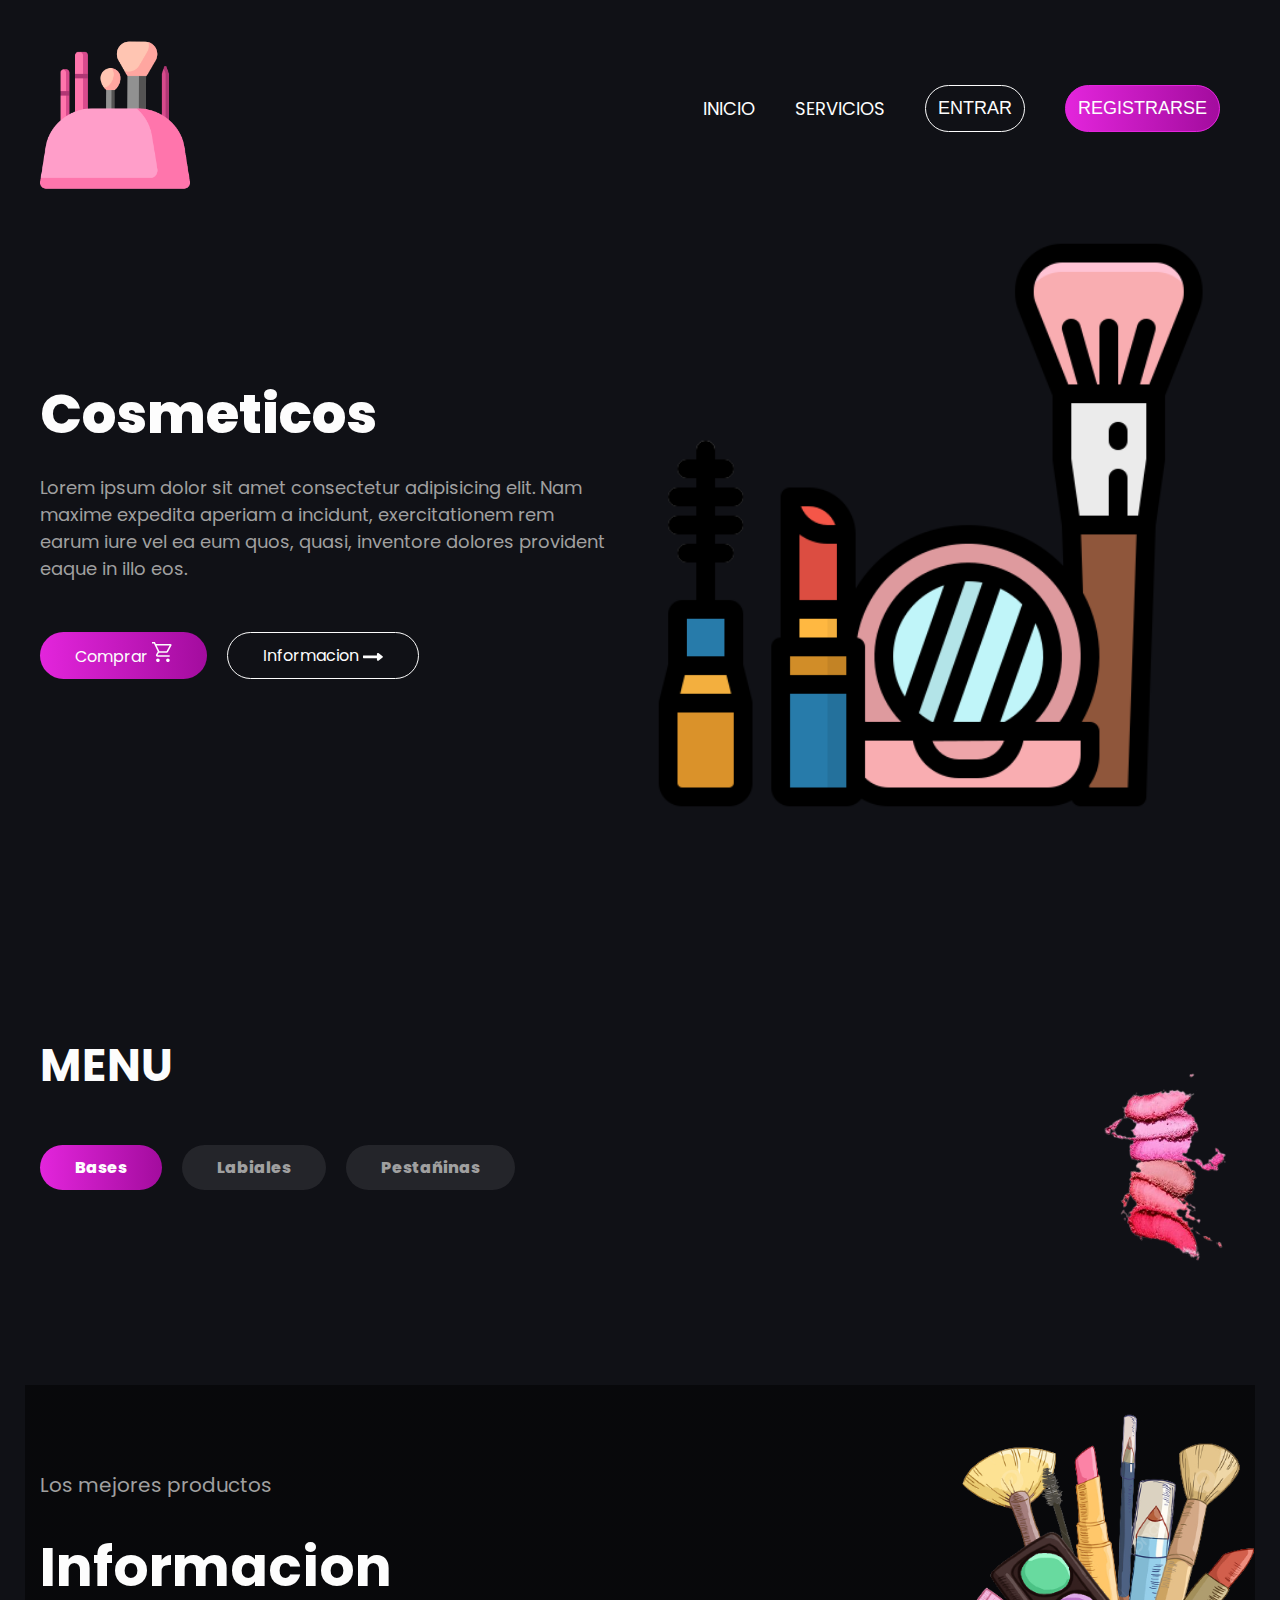
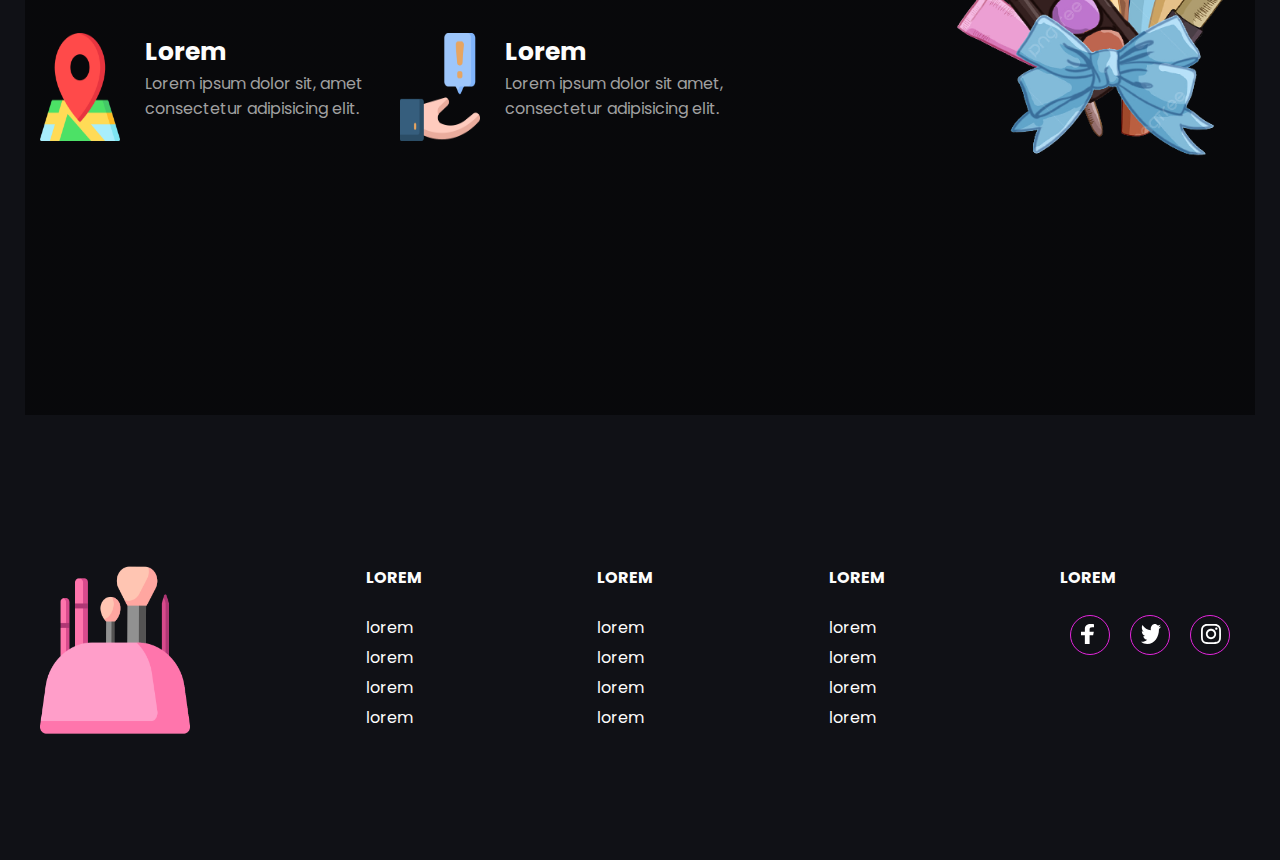
==== commit e974a1a4: "Actualizacion" ====
--- a/Cosmeticos/index.html
+++ b/Cosmeticos/index.html
@@ -4,7 +4,7 @@
     <meta charset="UTF-8">
     <meta http-equiv="X-UA-Compatible" content="IE=edge">
     <meta name="viewport" content="width=device-width, initial-scale=1.0">
-    <link rel="stylesheet" href="style.css">
+    <link rel="stylesheet" href="css/style.css">
     <link rel="shortcut icon" href="img/icono.ico" type="image/x-icon">
     <title>Cosmeticos</title>
 </head>
@@ -18,8 +18,13 @@
                 <ul>
                     <li><a href="#">Inicio</a></li>
                     <li><a href="#">Servicios</a></li>
+                    <li><a href="#"><button class="entrar">Entrar</button></a></li>
+                    <li><a href="#"></a><button class="registro">Registrarse</button></a></li>
+                    <!--
                     <li><a href="#">Productos</a></li>
-                    <li><a href="#">Contacto</a></li>
+                    <li><a href="#">Contacto</a></l
+                    -->
+                    
                 </ul>
             </nav>
         </div>
@@ -209,9 +214,9 @@
                         </div>
                     </div>
                 </div>
-                <center>
+                <div class="load-more-center">
                     <div class="load-more" id="load-more-1">Cargar Mas</div>
-                </center>
+                </div>
             </div>
 
             <div class="pro2 tab-content">
@@ -343,9 +348,9 @@
                     </div>
 
                 </div>
-                <center>
+                <div class="load-more-center">
                     <div class="load-more" id="load-more-2">Cargar Mas</div>
-                </center>
+                </div>
             </div>
 
             <div class="pro3 tab-content">
@@ -476,9 +481,11 @@
                         </div>
                     </div>
                 </div>
-                <center>
+
+                <div class="load-more-center">
                     <div class="load-more" id="load-more-3">Cargar Mas</div>
-                </center>
+                </div>
+
             </div>
         </div>
     </main>
@@ -493,18 +500,18 @@
                 <div class="info-sec">
                     
                     <div class="info-1">
-                        <img src="img/f1.svg" alt="">
+                        <img class="img-info" src="img/mapa.png" alt="">
                         <div class="info-2">
                             <h3>Lorem</h3>
-                            <p>Lorem</p>
+                            <p>Lorem ipsum dolor sit, amet consectetur adipisicing elit.</p>
                         </div>
                     </div>
 
                     <div class="info-1">
-                        <img src="img/f2.svg" alt="">
+                        <img class="img-info" src="img/informacion.png" alt="">
                         <div class="info-2">
                             <h3>Lorem</h3>
-                            <p>Lorem</p>
+                            <p>Lorem ipsum dolor sit amet, consectetur adipisicing elit. </p>
                         </div>
                     </div>
                 </div>
--- a/Cosmeticos/css/style.css
+++ b/Cosmeticos/css/style.css
@@ -0,0 +1,669 @@
+@import url('https://fonts.googleapis.com/css2?family=Poppins:wght@400;500;600;700;800&display=swap');
+
+*{
+    margin:0;
+    padding: 0;
+    box-sizing: border-box;
+    text-decoration: none;
+}
+
+body{
+    font-family: 'Poppins', sans-serif;
+    background-color: #101116;
+    margin: 25px;
+}
+header {
+    background-image: url(img/bg.jpg);
+    background-position: center center;
+    background-repeat: no-repeat;
+    background-size: cover;
+}
+
+.container {
+    max-width: 1200px;
+    margin: 0 auto;
+}
+
+.menu {
+    position: absolute;
+    top: 20px;
+    left: 0;
+    right: 0;
+    display: flex;
+    align-items: center;
+    justify-content: space-between;
+    z-index: 1000;
+}
+
+.logo {
+    width: 150px;
+    margin-top: 20px;
+}
+
+.menu .navbar ul {
+    display: flex;
+    align-items: center;
+    list-style: none;
+}
+
+.menu .navbar ul li {
+    padding: 20px;
+    position: relative;
+    float: left;
+}
+
+.menu .navbar ul li a {
+    font-size: 18px;
+    color: #fdfdfd;
+    display: block;
+    text-transform: uppercase;
+}
+
+.entrar{
+    background-color: transparent;
+    border: 1px solid #fdfdfd;
+    color: #fdfdfd;
+    font-size:  18px;
+    padding: 12px;
+    border-radius: 25px;
+    text-transform: uppercase;
+}
+
+.entrar:hover{
+    border: 1px solid #e325dc;
+    cursor: pointer;
+}
+.registro {
+    background:linear-gradient(90deg, #e325dc 0%, #a30c9e 100%);;
+    border: 1px solid #e325dc;
+    color: #fdfdfd;
+    font-size:  18px;
+    padding: 12px;
+    border-radius: 25px;
+    text-transform: uppercase;
+}
+
+.registro:hover{
+    color: #334;
+    cursor: pointer;
+    background: linear-gradient(90deg, #8d1a89 0%, #f8b2f6);
+}
+
+.registro {
+    background-color: #e325dc;
+    border: 1px solid #e325dc;
+    color: #fdfdfd;
+    font-size:  18px;
+    padding: 12px;
+    border-radius: 25px;
+    text-transform: uppercase;
+}
+
+.menu .navbar ul li a:hover {
+    color:  #e325dc;
+}
+
+#menu {
+    display: none;
+}
+
+.menu-icono {
+    width: 25px;
+}
+
+.menu label {
+    cursor: pointer;
+    display: none;
+}
+
+.header-content {
+    display: flex;
+    align-items: center;
+    padding: 200px 0 150px 0;
+}
+
+.header-txt {
+    width: 50%;
+    padding-right: 25px;
+}
+
+.header-txt h1 {
+    font-size:55px;
+    line-height: 70px;
+    font-weight: 800;
+    color: #fdfdfd;
+    margin-bottom: 25px;
+}
+
+.header-txt p {
+    font-size: 18px;
+    color: #a0a0a0;
+}
+
+.header-img {
+    width: 50%;
+}
+
+.principal {
+    width: 100%;
+}
+
+.botones {
+    display: flex;
+    margin-top: 50px;
+}
+
+.btn-1 {
+    display: inline-block;
+    background: linear-gradient(90deg, #e325dc 0%, #a30c9e 100%);
+    padding: 10px 35px;
+    margin-right: 20px;
+    color: #fdfdfd;
+    border-radius: 25px;
+}
+
+.btn-2 {
+    display: inline-block;
+    border: 1px solid #fdfdfd;
+    padding: 10px 35px;
+    margin-right: 20px;
+    color: #fdfdfd;
+    border-radius: 25px;
+}
+
+.btn-1:hover {
+    background: linear-gradient(90deg, #8d1a89 0%, #f8b2f6);
+}
+
+.btn-2:hover{
+    border: 1px solid #e325dc;
+}
+
+.icon {
+    width: 20px;
+}
+
+.product-menu{
+    padding: 50px 0 150px 0;
+}
+
+.title {
+    color: #fdfdfd;
+    font-size: 45px;
+    text-transform: uppercase;
+    margin-bottom: 45px;
+}
+
+.product {
+    display: flex;
+    position: relative;
+}
+
+.sombras {
+    right: 0;
+    position:absolute;
+    bottom: -130px;
+    width: 150px;
+    z-index: 10000;
+}
+
+.menu-nav {
+    display: flex;
+    margin-bottom: 45px;
+}
+
+.tab {
+    margin-right: 20px;
+    text-align: center;
+    padding: 10px 35px;
+    border-radius:25px;
+    color: #a0a0a0;
+    font-size: 16px;
+    font-weight: 800;
+    background-color: #24252a;
+    cursor: pointer;
+
+}
+
+.tab.active{
+    background: linear-gradient(90deg, #e325dc 0%, #a30c9e 100%);
+    color: #fdfdfd;
+}
+
+.tab .active::after{
+    content:"";
+    position: absolute;
+    width: 100%;
+}
+
+.tab-content {
+    display: none;
+}
+
+.tab-content.visible {
+    display: initial;
+}
+
+.box-container-1,
+.box-container-2,
+.box-container-3{
+    display: grid;
+    grid-template-columns: repeat(auto-fit, minmax(250px, 1fr));
+    gap:20px;
+}
+
+.box-1,
+.box-2,
+.box-3{
+    background-image: url(img/bg-p.jpg);
+    background-position: center center;
+    background-repeat: no-repeat;
+    background-size: cover;
+    padding: 20px;
+    border-radius: 5px;
+    z-index: 1000;
+    box-shadow: 0  5px 10px rgba(0,0,0,0.2);
+    display: none;
+}
+
+.box-1:nth-child(1),
+.box-1:nth-child(2),
+.box-1:nth-child(3),
+.box-1:nth-child(4){
+    display: inline-block;
+}
+
+.box-2:nth-child(1),
+.box-2:nth-child(2),
+.box-2:nth-child(3),
+.box-2:nth-child(4){
+    display: inline-block;
+}
+
+.box-3:nth-child(1),
+.box-3:nth-child(2),
+.box-3:nth-child(3),
+.box-3:nth-child(4){
+    display: inline-block;
+}
+
+.image {
+    margin-bottom: 20px;
+    text-align: center;
+}
+
+.image img{
+    width: 180px;
+}
+
+.content h3{
+    font-size: 20px;
+    color: #fdfdfd;
+}
+
+.content p{
+    font-size: 15px;
+    color: #a0a0a0;
+    line-height: 2;
+    font-size: 15px;
+    padding: 15px 0;
+}
+
+.btn {
+    display: inline-block;
+    padding: 10px 30px;
+    border: 1px solid #334;
+    color:#334;
+    font-size: 16px;
+}
+
+.btn:hover{
+    background-color: rgb(220, 20, 60);
+    border-color: rgb(220, 20, 60);
+    color: #fdfdfd;
+}
+
+.icons {
+    display: flex;
+    align-items: center;
+    justify-content: space-between;
+
+    margin-top: 20px;
+    padding-top: 15px;
+    border-top: 1px solid #334;
+}
+
+.price {
+    font-size: 14px;
+    color: #a0a0a0;
+}
+
+.buy {
+    padding: 1px 15px 00px 15px;
+    border-radius: 15px;
+    background: linear-gradient(90deg, #95b52c 0%, #586e25 100%);
+}
+
+.buy img{
+    width: 15px;
+}
+.load-more-center{
+    display: flex;
+    justify-content: center;
+}
+
+.load-more {
+    margin-top: 50px;
+    display: inline-block;
+    padding: 13px 35px;
+    border-radius: 25px;
+    border: 1px solid #a0a0a0;
+    color: #a0a0a0;
+    font-size: 16px;
+    cursor: pointer;
+}
+
+.load-more:hover{
+    background:linear-gradient(90deg, #e325dc 0%, #a30c9e 100%);
+    border-color: rgb(220, 20, 60);
+    color: #fdfdfd;
+}
+
+.info {
+    background-image: linear-gradient(rgba(0,0,0,0.5), rgba(0,0,0,0.5)), url(img/bg-info.jpg);
+    background-position: center center;
+    background-repeat: no-repeat;
+    background-size: cover;
+    height: 70vh;
+
+}
+
+.info-content {
+    display: flex;
+    position: relative;
+}
+
+.info-txt {
+    width: 60%;
+    margin-top: 85px;
+}
+
+.info-txt h2{
+    color: #fdfdfd;
+    font-size: 55px;
+    margin-bottom: 25px;
+}
+
+.info-txt p{
+    font-size: 20px;
+    color: #a0a0a0;
+    margin-bottom: 25px;
+}
+
+.info-sec {
+    display: flex;
+}
+
+.info-1{
+    display: flex;
+}
+
+.info-1 img {
+    width: 80px;
+}
+
+.info-2 {
+    margin-left: 25px;
+}
+
+.info-2 h3 {
+    color: #fdfdfd;
+    font-size: 25px;
+}
+
+.info-2 p {
+    color: #a0a0a0;
+    font-size: 16px;
+}
+
+.img-info{
+    width: 10vw;
+    height: 12vh;
+}
+
+.info-img {
+    position: absolute;
+    right: -60px;
+    top: 0px;
+}
+
+.info-img img{
+    width: 30vw;
+}
+
+.footer {
+    padding: 150px 0 100px 0;
+    display: flex;
+    justify-content: space-between;
+}
+
+.logo-2 {
+    width: 150px;
+}
+
+.links h4 {
+    color: #fdfdfd;
+    text-transform: uppercase;
+    margin-bottom: 25px;
+}
+
+.links ul{
+    list-style: none;
+}
+
+.links ul li a {
+    color: #fdfdfd;
+    font-size: 16px;
+    margin-bottom: 5px;
+    display: inline-block;
+}
+
+.socials {
+    display: flex;
+}
+
+.social {
+    margin: 0 10px;
+    height: 40px;
+    width: 40px;
+    border: 1px solid #e325dc;
+    border-radius: 50%;
+}
+
+.social:hover {
+    background-color: #a30c9e;
+}
+
+.social img {
+    margin: 8px 0 0 10px;
+}
+
+@media only screen and (max-width: 640px) {
+
+    body {
+        margin: 0;
+    }
+
+    .menu {
+        display: flex;
+        justify-content: space-around
+    }
+
+    .menu label {
+        display: initial;
+    }
+
+    .menu .navbar {
+        position: absolute;
+        top: 100%;
+        left: 0;
+        right: 0;
+        background-color: #e325dc;
+        display: none;
+    }
+
+    .menu .navbar ul li {
+        width: 100%;
+    }
+
+    .menu .navbar ul li a:hover {
+        color: #a0a0a0;
+    }
+
+
+    #menu:checked ~ .navbar{
+        display: initial;
+    }
+
+    .header-content{
+        flex-direction: column;
+        padding: 180px 30px 30px 30px;
+    }
+
+    .header-txt{
+        width: 100%;
+        padding: 0;
+        text-align: center;
+    }
+
+    .header-txt h1{
+        padding-top: 20px;
+        font-size: 40px;
+    }
+
+    .botones {
+        flex-direction: column;
+        align-items: center;
+    }
+
+    .btn-1{
+        margin: 0 0 20px 0;
+    }
+
+    .btn-2{
+        margin: 0 0 20px 0;
+    }
+    
+    .header-img{
+        width: 100%;
+        margin-top: 45px;
+    }
+
+    .product-menu{
+        padding: 30px;
+    }
+
+    .product {
+        display: flex;
+        justify-content: center;
+        margin: 0;
+        padding: 0;
+    }
+
+    .product h2{
+        margin: 30px
+    }
+
+    .sombras{
+        display: none;
+    }
+
+    .menu-nav{
+        flex-direction: column;
+        align-items: center;
+        margin-bottom: 30px;
+    }
+
+    .tab{
+        margin: 10px;
+    }
+
+    .box-container{
+        grid-template-columns: 1fr;
+    }
+
+    .box .image {
+        height: 200px;
+    }
+
+    .info {
+        padding: 30px;
+        height: 100vh;
+    }
+
+    .info-txt h2{
+        font-size: 40px;
+    }
+
+    .info-content{
+        flex-direction: column;
+        align-items: center;
+        text-align: center;
+    }
+
+    .info-txt{
+        width: 100%;
+        margin-top: 0;
+    }
+
+    .info-txt p {
+        margin-bottom: 5px;
+    }
+
+    .info-sec{
+        flex-direction: column;
+        padding: 0px 20px;
+    }
+
+    .info-1{
+        flex-direction: column;
+        align-items: center;
+        padding-top: 15px;
+    }
+
+    .info-2{
+        margin-top: 10px;
+        margin-left: 0;
+    }
+
+    .info-img img{
+        display: none;
+    }
+
+
+    .socials{
+        margin-top: 20px;
+        justify-content: center;
+    }
+    .social img{
+        margin: 8px 0 0 0;
+    }
+
+    .footer {
+        padding: 30px;
+        flex-direction: column;
+        align-items: center;
+        text-align: center;
+        display: flex;
+        flex-wrap: wrap;
+    }
+
+    .links h4 {
+        margin: 25px 0 10px 0;
+    }
+
+}
+
+
+
+
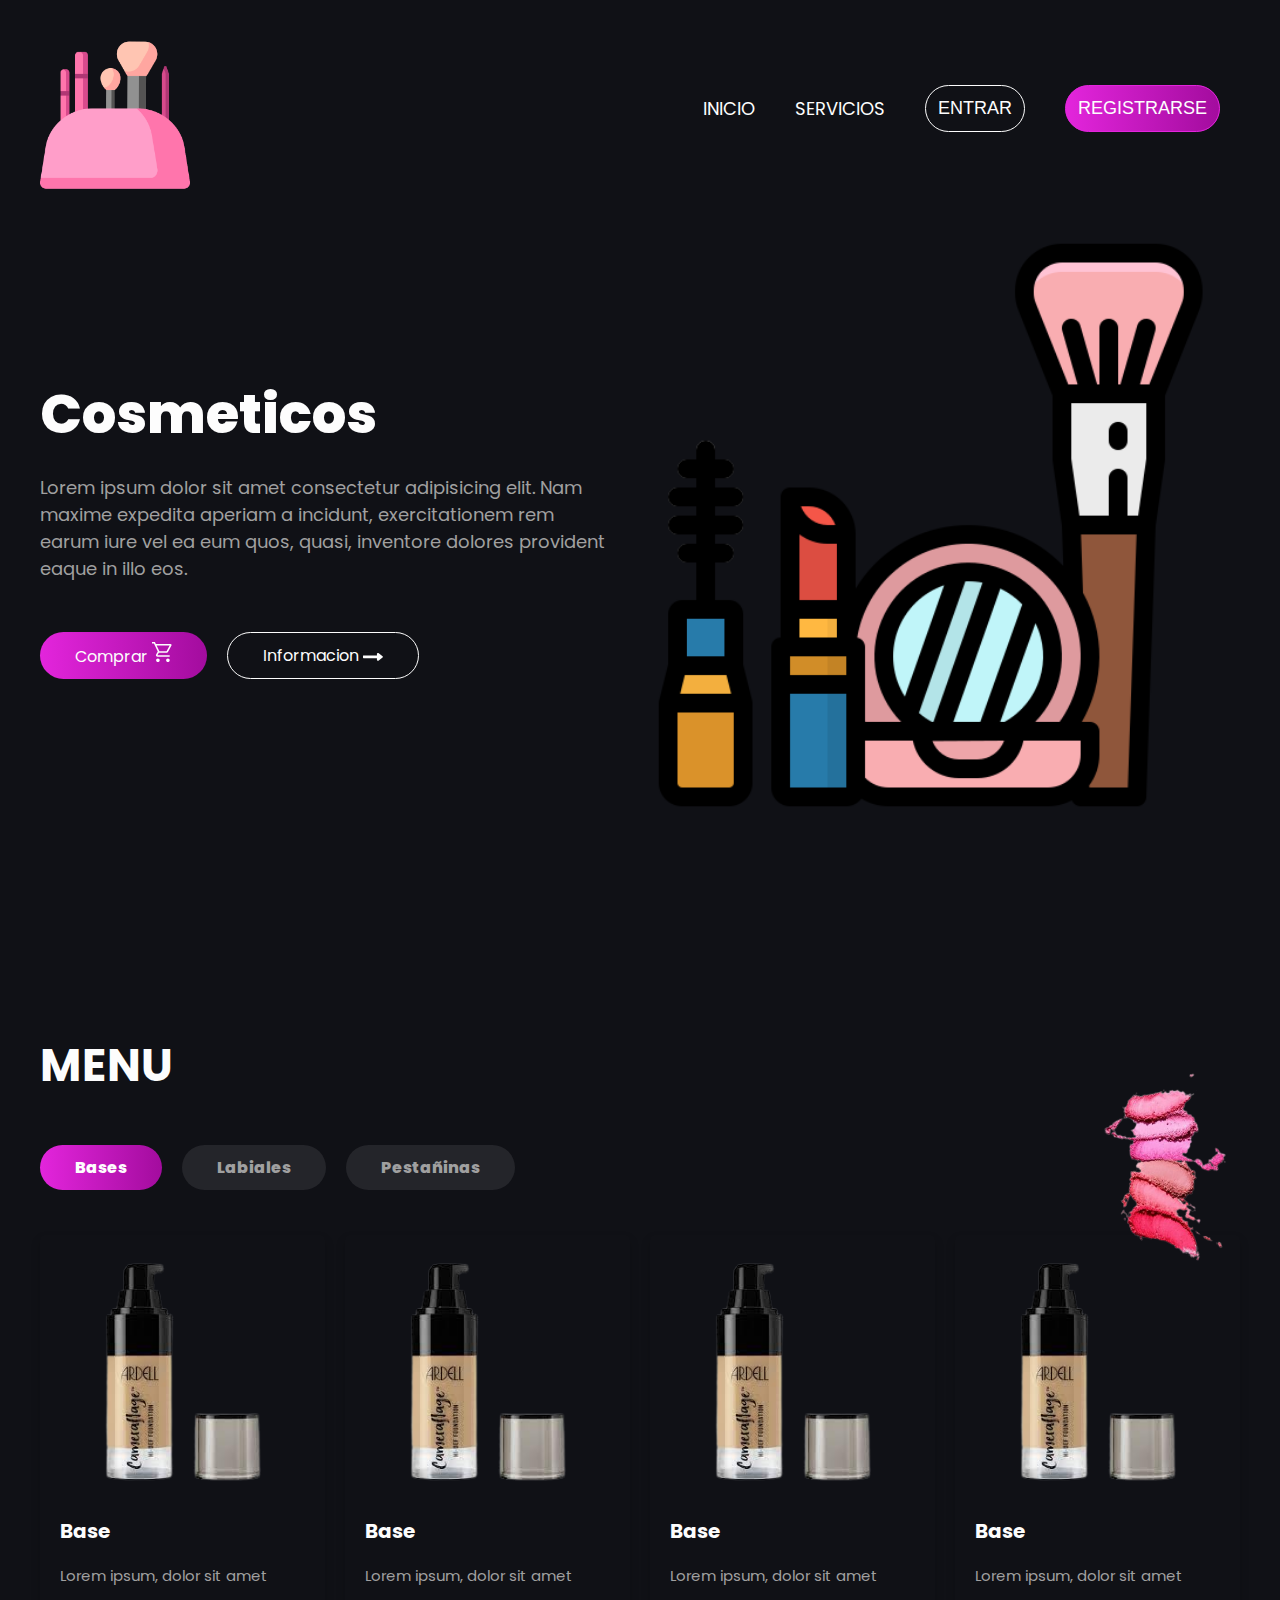
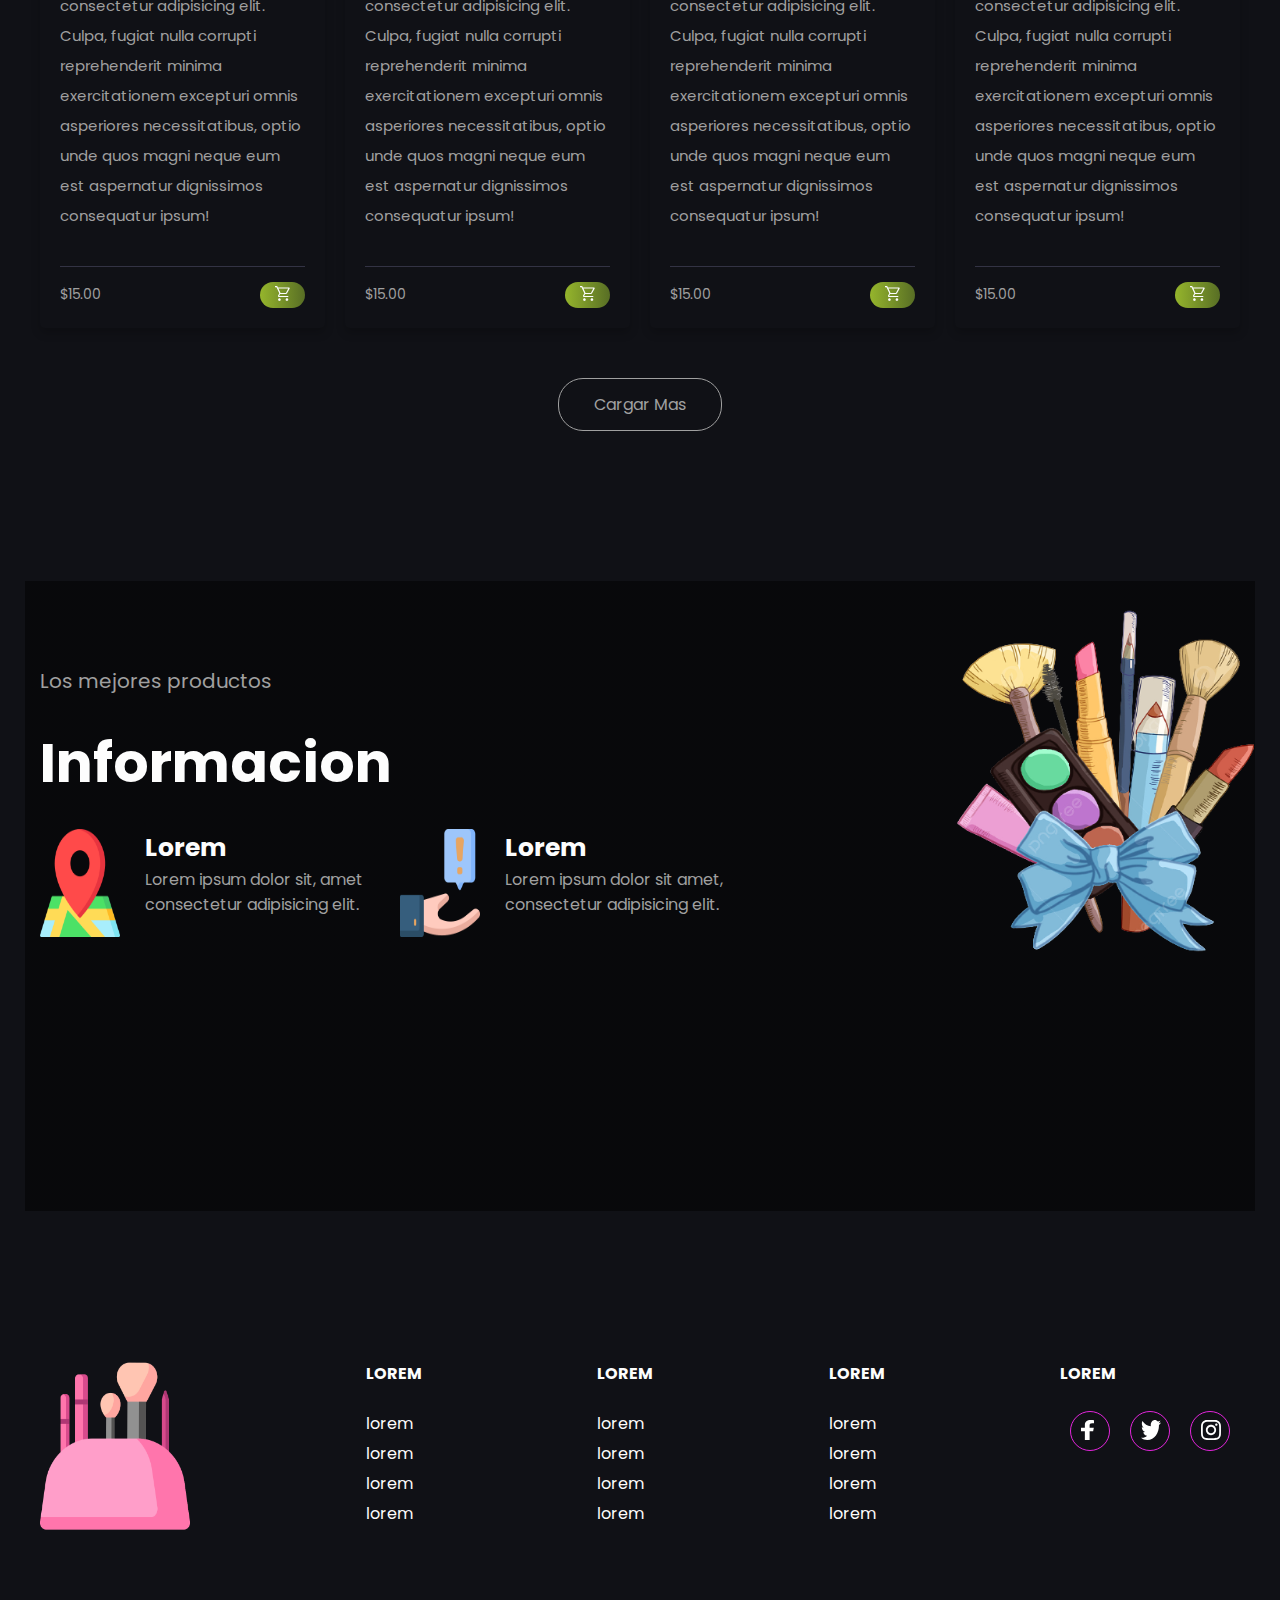
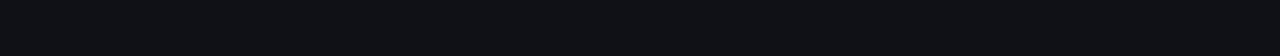
==== commit d49fcd58: "..." ====
--- a/Cosmeticos/index.html
+++ b/Cosmeticos/index.html
@@ -1,589 +1,589 @@
-<!DOCTYPE html>
-<html lang="en">
-<head>
-    <meta charset="UTF-8">
-    <meta http-equiv="X-UA-Compatible" content="IE=edge">
-    <meta name="viewport" content="width=device-width, initial-scale=1.0">
-    <link rel="stylesheet" href="css/style.css">
-    <link rel="shortcut icon" href="img/icono.ico" type="image/x-icon">
-    <title>Cosmeticos</title>
-</head>
-<body>
-    <header>
-        <div class="menu container">
-            <a href="#"><img src="img/logo.png" class="logo" alt="logo"></a>
-            <input type="checkbox" id="menu"/>
-            <label for="menu"><img src="img/menu.png" class="menu-icono" alt=""></label>
-            <nav class="navbar">
-                <ul>
-                    <li><a href="#">Inicio</a></li>
-                    <li><a href="#">Servicios</a></li>
-                    <li><a href="#"><button class="entrar">Entrar</button></a></li>
-                    <li><a href="#"></a><button class="registro">Registrarse</button></a></li>
-                    <!--
-                    <li><a href="#">Productos</a></li>
-                    <li><a href="#">Contacto</a></l
-                    -->
-                    
-                </ul>
-            </nav>
-        </div>
-
-        <div class="header-content container">
-            <div class="header-txt">
-                <h1>Cosmeticos</h1>
-                <p>
-                    Lorem ipsum dolor sit amet consectetur adipisicing elit. 
-                    Nam maxime expedita aperiam a incidunt, exercitationem rem earum iure vel ea eum quos, quasi, 
-                    inventore dolores provident eaque in illo eos.
-                </p>
-                <div class="botones">
-                    <a href="#" class="btn-1">Comprar <img class="icon" src="img/car.svg" alt="icon"></a>
-                    <a href="#" class="btn-2">Informacion <img class="icon" src="img/arrow.svg" alt="icon"></a>
-                </div>
-            </div>
-
-            <div class="header-img">
-                <img src="img/img-1.png" class="principal" alt="principal">
-            </div>
-        </div>
-    </header>
-
-    <main class="product-menu">
-
-        <div class="container">
-
-            <div class="product">
-
-                <h2 class="title">Menu</h2>
-                <!--hoja-->
-                <img class="sombras" src="img/sombras.png" alt=""> 
-
-            </div>
-
-            <div class="menu-nav">
-                <div id="pro1" class="tab active">Bases</div>
-                <div id="pro2" class="tab">Labiales</div>
-                <div id="pro3" class="tab">Pestañinas</div>
-            </div>
-
-            <div class="pro1 tab-content">
-                <div class="box-container-1">
-
-                    <div class="box-1">
-                        <div class="image">
-                            <img src="img/base.png" alt="">
-                        </div>
-                        <div class="content">
-                            <h3>Base</h3>
-                            <p>Lorem ipsum, dolor sit amet consectetur adipisicing elit. Culpa, fugiat nulla corrupti reprehenderit minima exercitationem excepturi omnis asperiores necessitatibus, optio unde quos magni neque eum est aspernatur dignissimos consequatur ipsum!
-
-                            </p>
-                            <div class="icons">
-                                <span class="price">$15.00</span>
-                                <span class="buy"><img src="img/car.svg" alt=""></span>
-                            </div>
-                        </div>
-                    </div>
-
-                    <div class="box-1">
-                        <div class="image">
-                            <img src="img/base.png" alt="">
-                        </div>
-                        <div class="content">
-                            <h3>Base</h3>
-                            <p>Lorem ipsum, dolor sit amet consectetur adipisicing elit. Culpa, fugiat nulla corrupti reprehenderit minima exercitationem excepturi omnis asperiores necessitatibus, optio unde quos magni neque eum est aspernatur dignissimos consequatur ipsum!
-
-                            </p>
-                            <div class="icons">
-                                <span class="price">$15.00</span>
-                                <span class="buy"><img src="img/car.svg" alt=""></span>
-                            </div>
-                        </div>
-                    </div>
-
-                    <div class="box-1">
-                        <div class="image">
-                            <img src="img/base.png" alt="">
-                        </div>
-                        <div class="content">
-                            <h3>Base</h3>
-                            <p>Lorem ipsum, dolor sit amet consectetur adipisicing elit. Culpa, fugiat nulla corrupti reprehenderit minima exercitationem excepturi omnis asperiores necessitatibus, optio unde quos magni neque eum est aspernatur dignissimos consequatur ipsum!
-
-                            </p>
-                            <div class="icons">
-                                <span class="price">$15.00</span>
-                                <span class="buy"><img src="img/car.svg" alt=""></span>
-                            </div>
-                        </div>
-                    </div>
-
-                    <div class="box-1">
-                        <div class="image">
-                            <img src="img/base.png" alt="">
-                        </div>
-                        <div class="content">
-                            <h3>Base</h3>
-                            <p>Lorem ipsum, dolor sit amet consectetur adipisicing elit. Culpa, fugiat nulla corrupti reprehenderit minima exercitationem excepturi omnis asperiores necessitatibus, optio unde quos magni neque eum est aspernatur dignissimos consequatur ipsum!
-
-                            </p>
-                            <div class="icons">
-                                <span class="price">$15.00</span>
-                                <span class="buy"><img src="img/car.svg" alt=""></span>
-                            </div>
-                        </div>
-                    </div>
-
-                    <div class="box-1">
-                        <div class="image">
-                            <img src="img/base.png" alt="">
-                        </div>
-                        <div class="content">
-                            <h3>Base</h3>
-                            <p>Lorem ipsum, dolor sit amet consectetur adipisicing elit. Culpa, fugiat nulla corrupti reprehenderit minima exercitationem excepturi omnis asperiores necessitatibus, optio unde quos magni neque eum est aspernatur dignissimos consequatur ipsum!
-
-                            </p>
-                            <div class="icons">
-                                <span class="price">$15.00</span>
-                                <span class="buy"><img src="img/car.svg" alt=""></span>
-                            </div>
-                        </div>
-                    </div>
-
-                    <div class="box-1">
-                        <div class="image">
-                            <img src="img/base.png" alt="">
-                        </div>
-                        <div class="content">
-                            <h3>Base</h3>
-                            <p>Lorem ipsum, dolor sit amet consectetur adipisicing elit. Culpa, fugiat nulla corrupti reprehenderit minima exercitationem excepturi omnis asperiores necessitatibus, optio unde quos magni neque eum est aspernatur dignissimos consequatur ipsum!
-
-                            </p>
-                            <div class="icons">
-                                <span class="price">$15.00</span>
-                                <span class="buy"><img src="img/car.svg" alt=""></span>
-                            </div>
-                        </div>
-                    </div>
-
-                    <div class="box-1">
-                        <div class="image">
-                            <img src="img/base.png" alt="">
-                        </div>
-                        <div class="content">
-                            <h3>Base</h3>
-                            <p>Lorem ipsum, dolor sit amet consectetur adipisicing elit. Culpa, fugiat nulla corrupti reprehenderit minima exercitationem excepturi omnis asperiores necessitatibus, optio unde quos magni neque eum est aspernatur dignissimos consequatur ipsum!
-
-                            </p>
-                            <div class="icons">
-                                <span class="price">$15.00</span>
-                                <span class="buy"><img src="img/car.svg" alt=""></span>
-                            </div>
-                        </div>
-                    </div>
-
-                    <div class="box-1">
-                        <div class="image">
-                            <img src="img/base.png" alt="">
-                        </div>
-                        <div class="content">
-                            <h3>Base</h3>
-                            <p>Lorem ipsum, dolor sit amet consectetur adipisicing elit. Culpa, fugiat nulla corrupti reprehenderit minima exercitationem excepturi omnis asperiores necessitatibus, optio unde quos magni neque eum est aspernatur dignissimos consequatur ipsum!
-
-                            </p>
-                            <div class="icons">
-                                <span class="price">$15.00</span>
-                                <span class="buy"><img src="img/car.svg" alt=""></span>
-                            </div>
-                        </div>
-                    </div>
-
-                    <div class="box-1">
-                        <div class="image">
-                            <img src="img/base.png" alt="">
-                        </div>
-                        <div class="content">
-                            <h3>Base</h3>
-                            <p>Lorem ipsum, dolor sit amet consectetur adipisicing elit. Culpa, fugiat nulla corrupti reprehenderit minima exercitationem excepturi omnis asperiores necessitatibus, optio unde quos magni neque eum est aspernatur dignissimos consequatur ipsum!
-
-                            </p>
-                            <div class="icons">
-                                <span class="price">$15.00</span>
-                                <span class="buy"><img src="img/car.svg" alt=""></span>
-                            </div>
-                        </div>
-                    </div>
-                </div>
-                <div class="load-more-center">
-                    <div class="load-more" id="load-more-1">Cargar Mas</div>
-                </div>
-            </div>
-
-            <div class="pro2 tab-content">
-                <div class="box-container-2">
-                    <div class="box-2">
-                        <div class="image">
-                            <img src="img/labial.png" alt="">
-                        </div>
-                        <div class="content">
-                            <h3>Base</h3>
-                            <p>Lorem</p>
-                            <div class="icons">
-                                <span class="price">115.00</span>
-                                <span class="buy"><img src="img/car.svg" alt=""></span>
-                            </div>
-                        </div>
-                    </div>
-
-                    <div class="box-2">
-                        <div class="image">
-                            <img src="img/labial.png" alt="">
-                        </div>
-                        <div class="content">
-                            <h3>Base</h3>
-                            <p>Lorem</p>
-                            <div class="icons">
-                                <span class="price">115.00</span>
-                                <span class="buy"><img src="img/car.svg" alt=""></span>
-                            </div>
-                        </div>
-                    </div>
-
-                    <div class="box-2">
-                        <div class="image">
-                            <img src="img/labial.png" alt="">
-                        </div>
-                        <div class="content">
-                            <h3>Base</h3>
-                            <p>Lorem</p>
-                            <div class="icons">
-                                <span class="price">115.00</span>
-                                <span class="buy"><img src="img/car.svg" alt=""></span>
-                            </div>
-                        </div>
-                    </div>
-
-                    <div class="box-2">
-                        <div class="image">
-                            <img src="img/labial.png" alt="">
-                        </div>
-                        <div class="content">
-                            <h3>Base</h3>
-                            <p>Lorem</p>
-                            <div class="icons">
-                                <span class="price">115.00</span>
-                                <span class="buy"><img src="img/car.svg" alt=""></span>
-                            </div>
-                        </div>
-                    </div>
-
-                    <div class="box-2">
-                        <div class="image">
-                            <img src="img/labial.png" alt="">
-                        </div>
-                        <div class="content">
-                            <h3>Base</h3>
-                            <p>Lorem</p>
-                            <div class="icons">
-                                <span class="price">115.00</span>
-                                <span class="buy"><img src="img/car.svg" alt=""></span>
-                            </div>
-                        </div>
-                    </div>
-
-                    <div class="box-2">
-                        <div class="image">
-                            <img src="img/labial.png" alt="">
-                        </div>
-                        <div class="content">
-                            <h3>Base</h3>
-                            <p>Lorem</p>
-                            <div class="icons">
-                                <span class="price">115.00</span>
-                                <span class="buy"><img src="img/car.svg" alt=""></span>
-                            </div>
-                        </div>
-                    </div>
-
-                    <div class="box-2">
-                        <div class="image">
-                            <img src="img/labial.png" alt="">
-                        </div>
-                        <div class="content">
-                            <h3>Base</h3>
-                            <p>Lorem</p>
-                            <div class="icons">
-                                <span class="price">115.00</span>
-                                <span class="buy"><img src="img/car.svg" alt=""></span>
-                            </div>
-                        </div>
-                    </div>
-
-                    <div class="box-2">
-                        <div class="image">
-                            <img src="img/labial.png" alt="">
-                        </div>
-                        <div class="content">
-                            <h3>Base</h3>
-                            <p>Lorem</p>
-                            <div class="icons">
-                                <span class="price">115.00</span>
-                                <span class="buy"><img src="img/car.svg" alt=""></span>
-                            </div>
-                        </div>
-                    </div>
-
-                    <div class="box-2">
-                        <div class="image">
-                            <img src="img/labial.png" alt="">
-                        </div>
-                        <div class="content">
-                            <h3>Base</h3>
-                            <p>Lorem</p>
-                            <div class="icons">
-                                <span class="price">115.00</span>
-                                <span class="buy"><img src="img/car.svg" alt=""></span>
-                            </div>
-                        </div>
-                    </div>
-
-                </div>
-                <div class="load-more-center">
-                    <div class="load-more" id="load-more-2">Cargar Mas</div>
-                </div>
-            </div>
-
-            <div class="pro3 tab-content">
-                <div class="box-container-3">
-                    <div class="box-3">
-                        <div class="image">
-                            <img src="img/pestanina.png" alt="">
-                        </div>
-                        <div class="content">
-                            <h3>Base</h3>
-                            <p>Lorem</p>
-                            <div class="icons">
-                                <span class="price">115.00</span>
-                                <span class="buy"><img src="img/car.svg" alt=""></span>
-                            </div>
-                        </div>
-                    </div>
-
-                    <div class="box-3">
-                        <div class="image">
-                            <img src="img/pestanina.png" alt="">
-                        </div>
-                        <div class="content">
-                            <h3>Base</h3>
-                            <p>Lorem</p>
-                            <div class="icons">
-                                <span class="price">115.00</span>
-                                <span class="buy"><img src="img/car.svg" alt=""></span>
-                            </div>
-                        </div>
-                    </div>
-
-                    <div class="box-3">
-                        <div class="image">
-                            <img src="img/pestanina.png" alt="">
-                        </div>
-                        <div class="content">
-                            <h3>Base</h3>
-                            <p>Lorem</p>
-                            <div class="icons">
-                                <span class="price">115.00</span>
-                                <span class="buy"><img src="img/car.svg" alt=""></span>
-                            </div>
-                        </div>
-                    </div>
-
-                    <div class="box-3">
-                        <div class="image">
-                            <img src="img/pestanina.png" alt="">
-                        </div>
-                        <div class="content">
-                            <h3>Base</h3>
-                            <p>Lorem</p>
-                            <div class="icons">
-                                <span class="price">115.00</span>
-                                <span class="buy"><img src="img/car.svg" alt=""></span>
-                            </div>
-                        </div>
-                    </div>
-
-                    <div class="box-3">
-                        <div class="image">
-                            <img src="img/pestanina.png" alt="">
-                        </div>
-                        <div class="content">
-                            <h3>Base</h3>
-                            <p>Lorem</p>
-                            <div class="icons">
-                                <span class="price">115.00</span>
-                                <span class="buy"><img src="img/car.svg" alt=""></span>
-                            </div>
-                        </div>
-                    </div>
-
-                    <div class="box-3">
-                        <div class="image">
-                            <img src="img/pestanina.png" alt="">
-                        </div>
-                        <div class="content">
-                            <h3>Base</h3>
-                            <p>Lorem</p>
-                            <div class="icons">
-                                <span class="price">115.00</span>
-                                <span class="buy"><img src="img/car.svg" alt=""></span>
-                            </div>
-                        </div>
-                    </div>
-
-                    <div class="box-3">
-                        <div class="image">
-                            <img src="img/pestanina.png" alt="">
-                        </div>
-                        <div class="content">
-                            <h3>Base</h3>
-                            <p>Lorem</p>
-                            <div class="icons">
-                                <span class="price">115.00</span>
-                                <span class="buy"><img src="img/car.svg" alt=""></span>
-                            </div>
-                        </div>
-                    </div>
-
-                    <div class="box-3">
-                        <div class="image">
-                            <img src="img/pestanina.png" alt="">
-                        </div>
-                        <div class="content">
-                            <h3>Base</h3>
-                            <p>Lorem</p>
-                            <div class="icons">
-                                <span class="price">115.00</span>
-                                <span class="buy"><img src="img/car.svg" alt=""></span>
-                            </div>
-                        </div>
-                    </div>
-
-                    <div class="box-3">
-                        <div class="image">
-                            <img src="img/pestanina.png" alt="">
-                        </div>
-                        <div class="content">
-                            <h3>Base</h3>
-                            <p>Lorem</p>
-                            <div class="icons">
-                                <span class="price">115.00</span>
-                                <span class="buy"><img src="img/car.svg" alt=""></span>
-                            </div>
-                        </div>
-                    </div>
-                </div>
-
-                <div class="load-more-center">
-                    <div class="load-more" id="load-more-3">Cargar Mas</div>
-                </div>
-
-            </div>
-        </div>
-    </main>
-    <section class="info">
-
-        <div class="info-content container">
-
-            <div class="info-txt">
-                <p>Los mejores productos</p>
-                <h2>Informacion</h2>
-
-                <div class="info-sec">
-                    
-                    <div class="info-1">
-                        <img class="img-info" src="img/mapa.png" alt="">
-                        <div class="info-2">
-                            <h3>Lorem</h3>
-                            <p>Lorem ipsum dolor sit, amet consectetur adipisicing elit.</p>
-                        </div>
-                    </div>
-
-                    <div class="info-1">
-                        <img class="img-info" src="img/informacion.png" alt="">
-                        <div class="info-2">
-                            <h3>Lorem</h3>
-                            <p>Lorem ipsum dolor sit amet, consectetur adipisicing elit. </p>
-                        </div>
-                    </div>
-                </div>
-
-            </div>
-
-            <div class="info-img">
-                <img src="img/info.png" alt="">
-
-            </div>
-        </div>
-
-    </section>
-
-    <footer class="footer container">
-
-         <img class="logo-2" src="img/logo.png" alt="">
-
-        <div class="links">
-            <h4>Lorem</h4>
-            <ul>
-                <li><a href="#">lorem</a></li>
-                <li><a href="#">lorem</a></li>
-                <li><a href="#">lorem</a></li>
-                <li><a href="#">lorem</a></li>
-            </ul>
-        </div>
-
-        <div class="links">
-            <h4>Lorem</h4>
-            <ul>
-                <li><a href="#">lorem</a></li>
-                <li><a href="#">lorem</a></li>
-                <li><a href="#">lorem</a></li>
-                <li><a href="#">lorem</a></li>
-            </ul>
-        </div>
-
-        <div class="links">
-            <h4>Lorem</h4>
-            <ul>
-                <li><a href="#">lorem</a></li>
-                <li><a href="#">lorem</a></li>
-                <li><a href="#">lorem</a></li>
-                <li><a href="#">lorem</a></li>
-            </ul>
-        </div>
-
-        <div class="links">
-            <h4>Lorem</h4>
-
-            <div class="socials">
-                <a href="#">
-                    <div class="social">
-                        <img src="img/s1.svg" alt="">
-                    </div>
-                </a>
-                <a href="#">
-                    <div class="social">
-                        <img src="img/s2.svg" alt="">
-                    </div>
-                </a>
-                <a href="#">
-                    <div class="social">
-                        <img src="img/s3.svg" alt="">
-                    </div>
-                </a>
-            </div>
-        </div>
-
-    </footer>
-    
-    <script src="script.js"></script>
-</body>
+<!DOCTYPE html>
+<html lang="en">
+<head>
+    <meta charset="UTF-8">
+    <meta http-equiv="X-UA-Compatible" content="IE=edge">
+    <meta name="viewport" content="width=device-width, initial-scale=1.0">
+    <link rel="stylesheet" href="css/style.css">
+    <link rel="shortcut icon" href="img/icono.ico" type="image/x-icon">
+    <title>Cosmeticos</title>
+</head>
+<body>
+    <header>
+        <div class="menu container">
+            <a href="#"><img src="img/logo.png" class="logo" alt="logo"></a>
+            <input type="checkbox" id="menu"/>
+            <label for="menu"><img src="img/menu.png" class="menu-icono" alt=""></label>
+            <nav class="navbar">
+                <ul>
+                    <li><a href="#">Inicio</a></li>
+                    <li><a href="#">Servicios</a></li>
+                    <li><a href="login.html"><button class="entrar">Entrar</button></a></li>
+                    <li><a href="signup.html"></a><button class="registro">Registrarse</button></a></li>
+                    <!--
+                    <li><a href="#">Productos</a></li>
+                    <li><a href="#">Contacto</a></l
+                    -->
+                    
+                </ul>
+            </nav>
+        </div>
+
+        <div class="header-content container">
+            <div class="header-txt">
+                <h1>Cosmeticos</h1>
+                <p>
+                    Lorem ipsum dolor sit amet consectetur adipisicing elit. 
+                    Nam maxime expedita aperiam a incidunt, exercitationem rem earum iure vel ea eum quos, quasi, 
+                    inventore dolores provident eaque in illo eos.
+                </p>
+                <div class="botones">
+                    <a href="#" class="btn-1">Comprar <img class="icon" src="img/car.svg" alt="icon"></a>
+                    <a href="#" class="btn-2">Informacion <img class="icon" src="img/arrow.svg" alt="icon"></a>
+                </div>
+            </div>
+
+            <div class="header-img">
+                <img src="img/img-1.png" class="principal" alt="principal">
+            </div>
+        </div>
+    </header>
+
+    <main class="product-menu">
+
+        <div class="container">
+
+            <div class="product">
+
+                <h2 class="title">Menu</h2>
+                <!--hoja-->
+                <img class="sombras" src="img/sombras.png" alt=""> 
+
+            </div>
+
+            <div class="menu-nav">
+                <div id="pro1" class="tab active">Bases</div>
+                <div id="pro2" class="tab">Labiales</div>
+                <div id="pro3" class="tab">Pestañinas</div>
+            </div>
+
+            <div class="pro1 tab-content">
+                <div class="box-container-1">
+
+                    <div class="box-1">
+                        <div class="image">
+                            <img src="img/base.png" alt="">
+                        </div>
+                        <div class="content">
+                            <h3>Base</h3>
+                            <p>Lorem ipsum, dolor sit amet consectetur adipisicing elit. Culpa, fugiat nulla corrupti reprehenderit minima exercitationem excepturi omnis asperiores necessitatibus, optio unde quos magni neque eum est aspernatur dignissimos consequatur ipsum!
+
+                            </p>
+                            <div class="icons">
+                                <span class="price">$15.00</span>
+                                <span class="buy"><img src="img/car.svg" alt=""></span>
+                            </div>
+                        </div>
+                    </div>
+
+                    <div class="box-1">
+                        <div class="image">
+                            <img src="img/base.png" alt="">
+                        </div>
+                        <div class="content">
+                            <h3>Base</h3>
+                            <p>Lorem ipsum, dolor sit amet consectetur adipisicing elit. Culpa, fugiat nulla corrupti reprehenderit minima exercitationem excepturi omnis asperiores necessitatibus, optio unde quos magni neque eum est aspernatur dignissimos consequatur ipsum!
+
+                            </p>
+                            <div class="icons">
+                                <span class="price">$15.00</span>
+                                <span class="buy"><img src="img/car.svg" alt=""></span>
+                            </div>
+                        </div>
+                    </div>
+
+                    <div class="box-1">
+                        <div class="image">
+                            <img src="img/base.png" alt="">
+                        </div>
+                        <div class="content">
+                            <h3>Base</h3>
+                            <p>Lorem ipsum, dolor sit amet consectetur adipisicing elit. Culpa, fugiat nulla corrupti reprehenderit minima exercitationem excepturi omnis asperiores necessitatibus, optio unde quos magni neque eum est aspernatur dignissimos consequatur ipsum!
+
+                            </p>
+                            <div class="icons">
+                                <span class="price">$15.00</span>
+                                <span class="buy"><img src="img/car.svg" alt=""></span>
+                            </div>
+                        </div>
+                    </div>
+
+                    <div class="box-1">
+                        <div class="image">
+                            <img src="img/base.png" alt="">
+                        </div>
+                        <div class="content">
+                            <h3>Base</h3>
+                            <p>Lorem ipsum, dolor sit amet consectetur adipisicing elit. Culpa, fugiat nulla corrupti reprehenderit minima exercitationem excepturi omnis asperiores necessitatibus, optio unde quos magni neque eum est aspernatur dignissimos consequatur ipsum!
+
+                            </p>
+                            <div class="icons">
+                                <span class="price">$15.00</span>
+                                <span class="buy"><img src="img/car.svg" alt=""></span>
+                            </div>
+                        </div>
+                    </div>
+
+                    <div class="box-1">
+                        <div class="image">
+                            <img src="img/base.png" alt="">
+                        </div>
+                        <div class="content">
+                            <h3>Base</h3>
+                            <p>Lorem ipsum, dolor sit amet consectetur adipisicing elit. Culpa, fugiat nulla corrupti reprehenderit minima exercitationem excepturi omnis asperiores necessitatibus, optio unde quos magni neque eum est aspernatur dignissimos consequatur ipsum!
+
+                            </p>
+                            <div class="icons">
+                                <span class="price">$15.00</span>
+                                <span class="buy"><img src="img/car.svg" alt=""></span>
+                            </div>
+                        </div>
+                    </div>
+
+                    <div class="box-1">
+                        <div class="image">
+                            <img src="img/base.png" alt="">
+                        </div>
+                        <div class="content">
+                            <h3>Base</h3>
+                            <p>Lorem ipsum, dolor sit amet consectetur adipisicing elit. Culpa, fugiat nulla corrupti reprehenderit minima exercitationem excepturi omnis asperiores necessitatibus, optio unde quos magni neque eum est aspernatur dignissimos consequatur ipsum!
+
+                            </p>
+                            <div class="icons">
+                                <span class="price">$15.00</span>
+                                <span class="buy"><img src="img/car.svg" alt=""></span>
+                            </div>
+                        </div>
+                    </div>
+
+                    <div class="box-1">
+                        <div class="image">
+                            <img src="img/base.png" alt="">
+                        </div>
+                        <div class="content">
+                            <h3>Base</h3>
+                            <p>Lorem ipsum, dolor sit amet consectetur adipisicing elit. Culpa, fugiat nulla corrupti reprehenderit minima exercitationem excepturi omnis asperiores necessitatibus, optio unde quos magni neque eum est aspernatur dignissimos consequatur ipsum!
+
+                            </p>
+                            <div class="icons">
+                                <span class="price">$15.00</span>
+                                <span class="buy"><img src="img/car.svg" alt=""></span>
+                            </div>
+                        </div>
+                    </div>
+
+                    <div class="box-1">
+                        <div class="image">
+                            <img src="img/base.png" alt="">
+                        </div>
+                        <div class="content">
+                            <h3>Base</h3>
+                            <p>Lorem ipsum, dolor sit amet consectetur adipisicing elit. Culpa, fugiat nulla corrupti reprehenderit minima exercitationem excepturi omnis asperiores necessitatibus, optio unde quos magni neque eum est aspernatur dignissimos consequatur ipsum!
+
+                            </p>
+                            <div class="icons">
+                                <span class="price">$15.00</span>
+                                <span class="buy"><img src="img/car.svg" alt=""></span>
+                            </div>
+                        </div>
+                    </div>
+
+                    <div class="box-1">
+                        <div class="image">
+                            <img src="img/base.png" alt="">
+                        </div>
+                        <div class="content">
+                            <h3>Base</h3>
+                            <p>Lorem ipsum, dolor sit amet consectetur adipisicing elit. Culpa, fugiat nulla corrupti reprehenderit minima exercitationem excepturi omnis asperiores necessitatibus, optio unde quos magni neque eum est aspernatur dignissimos consequatur ipsum!
+
+                            </p>
+                            <div class="icons">
+                                <span class="price">$15.00</span>
+                                <span class="buy"><img src="img/car.svg" alt=""></span>
+                            </div>
+                        </div>
+                    </div>
+                </div>
+                <div class="load-more-center">
+                    <div class="load-more" id="load-more-1">Cargar Mas</div>
+                </div>
+            </div>
+
+            <div class="pro2 tab-content">
+                <div class="box-container-2">
+                    <div class="box-2">
+                        <div class="image">
+                            <img src="img/labial.png" alt="">
+                        </div>
+                        <div class="content">
+                            <h3>Base</h3>
+                            <p>Lorem</p>
+                            <div class="icons">
+                                <span class="price">115.00</span>
+                                <span class="buy"><img src="img/car.svg" alt=""></span>
+                            </div>
+                        </div>
+                    </div>
+
+                    <div class="box-2">
+                        <div class="image">
+                            <img src="img/labial.png" alt="">
+                        </div>
+                        <div class="content">
+                            <h3>Base</h3>
+                            <p>Lorem</p>
+                            <div class="icons">
+                                <span class="price">115.00</span>
+                                <span class="buy"><img src="img/car.svg" alt=""></span>
+                            </div>
+                        </div>
+                    </div>
+
+                    <div class="box-2">
+                        <div class="image">
+                            <img src="img/labial.png" alt="">
+                        </div>
+                        <div class="content">
+                            <h3>Base</h3>
+                            <p>Lorem</p>
+                            <div class="icons">
+                                <span class="price">115.00</span>
+                                <span class="buy"><img src="img/car.svg" alt=""></span>
+                            </div>
+                        </div>
+                    </div>
+
+                    <div class="box-2">
+                        <div class="image">
+                            <img src="img/labial.png" alt="">
+                        </div>
+                        <div class="content">
+                            <h3>Base</h3>
+                            <p>Lorem</p>
+                            <div class="icons">
+                                <span class="price">115.00</span>
+                                <span class="buy"><img src="img/car.svg" alt=""></span>
+                            </div>
+                        </div>
+                    </div>
+
+                    <div class="box-2">
+                        <div class="image">
+                            <img src="img/labial.png" alt="">
+                        </div>
+                        <div class="content">
+                            <h3>Base</h3>
+                            <p>Lorem</p>
+                            <div class="icons">
+                                <span class="price">115.00</span>
+                                <span class="buy"><img src="img/car.svg" alt=""></span>
+                            </div>
+                        </div>
+                    </div>
+
+                    <div class="box-2">
+                        <div class="image">
+                            <img src="img/labial.png" alt="">
+                        </div>
+                        <div class="content">
+                            <h3>Base</h3>
+                            <p>Lorem</p>
+                            <div class="icons">
+                                <span class="price">115.00</span>
+                                <span class="buy"><img src="img/car.svg" alt=""></span>
+                            </div>
+                        </div>
+                    </div>
+
+                    <div class="box-2">
+                        <div class="image">
+                            <img src="img/labial.png" alt="">
+                        </div>
+                        <div class="content">
+                            <h3>Base</h3>
+                            <p>Lorem</p>
+                            <div class="icons">
+                                <span class="price">115.00</span>
+                                <span class="buy"><img src="img/car.svg" alt=""></span>
+                            </div>
+                        </div>
+                    </div>
+
+                    <div class="box-2">
+                        <div class="image">
+                            <img src="img/labial.png" alt="">
+                        </div>
+                        <div class="content">
+                            <h3>Base</h3>
+                            <p>Lorem</p>
+                            <div class="icons">
+                                <span class="price">115.00</span>
+                                <span class="buy"><img src="img/car.svg" alt=""></span>
+                            </div>
+                        </div>
+                    </div>
+
+                    <div class="box-2">
+                        <div class="image">
+                            <img src="img/labial.png" alt="">
+                        </div>
+                        <div class="content">
+                            <h3>Base</h3>
+                            <p>Lorem</p>
+                            <div class="icons">
+                                <span class="price">115.00</span>
+                                <span class="buy"><img src="img/car.svg" alt=""></span>
+                            </div>
+                        </div>
+                    </div>
+
+                </div>
+                <div class="load-more-center">
+                    <div class="load-more" id="load-more-2">Cargar Mas</div>
+                </div>
+            </div>
+
+            <div class="pro3 tab-content">
+                <div class="box-container-3">
+                    <div class="box-3">
+                        <div class="image">
+                            <img src="img/pestanina.png" alt="">
+                        </div>
+                        <div class="content">
+                            <h3>Base</h3>
+                            <p>Lorem</p>
+                            <div class="icons">
+                                <span class="price">115.00</span>
+                                <span class="buy"><img src="img/car.svg" alt=""></span>
+                            </div>
+                        </div>
+                    </div>
+
+                    <div class="box-3">
+                        <div class="image">
+                            <img src="img/pestanina.png" alt="">
+                        </div>
+                        <div class="content">
+                            <h3>Base</h3>
+                            <p>Lorem</p>
+                            <div class="icons">
+                                <span class="price">115.00</span>
+                                <span class="buy"><img src="img/car.svg" alt=""></span>
+                            </div>
+                        </div>
+                    </div>
+
+                    <div class="box-3">
+                        <div class="image">
+                            <img src="img/pestanina.png" alt="">
+                        </div>
+                        <div class="content">
+                            <h3>Base</h3>
+                            <p>Lorem</p>
+                            <div class="icons">
+                                <span class="price">115.00</span>
+                                <span class="buy"><img src="img/car.svg" alt=""></span>
+                            </div>
+                        </div>
+                    </div>
+
+                    <div class="box-3">
+                        <div class="image">
+                            <img src="img/pestanina.png" alt="">
+                        </div>
+                        <div class="content">
+                            <h3>Base</h3>
+                            <p>Lorem</p>
+                            <div class="icons">
+                                <span class="price">115.00</span>
+                                <span class="buy"><img src="img/car.svg" alt=""></span>
+                            </div>
+                        </div>
+                    </div>
+
+                    <div class="box-3">
+                        <div class="image">
+                            <img src="img/pestanina.png" alt="">
+                        </div>
+                        <div class="content">
+                            <h3>Base</h3>
+                            <p>Lorem</p>
+                            <div class="icons">
+                                <span class="price">115.00</span>
+                                <span class="buy"><img src="img/car.svg" alt=""></span>
+                            </div>
+                        </div>
+                    </div>
+
+                    <div class="box-3">
+                        <div class="image">
+                            <img src="img/pestanina.png" alt="">
+                        </div>
+                        <div class="content">
+                            <h3>Base</h3>
+                            <p>Lorem</p>
+                            <div class="icons">
+                                <span class="price">115.00</span>
+                                <span class="buy"><img src="img/car.svg" alt=""></span>
+                            </div>
+                        </div>
+                    </div>
+
+                    <div class="box-3">
+                        <div class="image">
+                            <img src="img/pestanina.png" alt="">
+                        </div>
+                        <div class="content">
+                            <h3>Base</h3>
+                            <p>Lorem</p>
+                            <div class="icons">
+                                <span class="price">115.00</span>
+                                <span class="buy"><img src="img/car.svg" alt=""></span>
+                            </div>
+                        </div>
+                    </div>
+
+                    <div class="box-3">
+                        <div class="image">
+                            <img src="img/pestanina.png" alt="">
+                        </div>
+                        <div class="content">
+                            <h3>Base</h3>
+                            <p>Lorem</p>
+                            <div class="icons">
+                                <span class="price">115.00</span>
+                                <span class="buy"><img src="img/car.svg" alt=""></span>
+                            </div>
+                        </div>
+                    </div>
+
+                    <div class="box-3">
+                        <div class="image">
+                            <img src="img/pestanina.png" alt="">
+                        </div>
+                        <div class="content">
+                            <h3>Base</h3>
+                            <p>Lorem</p>
+                            <div class="icons">
+                                <span class="price">115.00</span>
+                                <span class="buy"><img src="img/car.svg" alt=""></span>
+                            </div>
+                        </div>
+                    </div>
+                </div>
+
+                <div class="load-more-center">
+                    <div class="load-more" id="load-more-3">Cargar Mas</div>
+                </div>
+
+            </div>
+        </div>
+    </main>
+    <section class="info">
+
+        <div class="info-content container">
+
+            <div class="info-txt">
+                <p>Los mejores productos</p>
+                <h2>Informacion</h2>
+
+                <div class="info-sec">
+                    
+                    <div class="info-1">
+                        <img class="img-info" src="img/mapa.png" alt="">
+                        <div class="info-2">
+                            <h3>Lorem</h3>
+                            <p>Lorem ipsum dolor sit, amet consectetur adipisicing elit.</p>
+                        </div>
+                    </div>
+
+                    <div class="info-1">
+                        <img class="img-info" src="img/informacion.png" alt="">
+                        <div class="info-2">
+                            <h3>Lorem</h3>
+                            <p>Lorem ipsum dolor sit amet, consectetur adipisicing elit. </p>
+                        </div>
+                    </div>
+                </div>
+
+            </div>
+
+            <div class="info-img">
+                <img src="img/info.png" alt="">
+
+            </div>
+        </div>
+
+    </section>
+
+    <footer class="footer container">
+
+         <img class="logo-2" src="img/logo.png" alt="">
+
+        <div class="links">
+            <h4>Lorem</h4>
+            <ul>
+                <li><a href="#">lorem</a></li>
+                <li><a href="#">lorem</a></li>
+                <li><a href="#">lorem</a></li>
+                <li><a href="#">lorem</a></li>
+            </ul>
+        </div>
+
+        <div class="links">
+            <h4>Lorem</h4>
+            <ul>
+                <li><a href="#">lorem</a></li>
+                <li><a href="#">lorem</a></li>
+                <li><a href="#">lorem</a></li>
+                <li><a href="#">lorem</a></li>
+            </ul>
+        </div>
+
+        <div class="links">
+            <h4>Lorem</h4>
+            <ul>
+                <li><a href="#">lorem</a></li>
+                <li><a href="#">lorem</a></li>
+                <li><a href="#">lorem</a></li>
+                <li><a href="#">lorem</a></li>
+            </ul>
+        </div>
+
+        <div class="links">
+            <h4>Lorem</h4>
+
+            <div class="socials">
+                <a href="#">
+                    <div class="social">
+                        <img src="img/s1.svg" alt="">
+                    </div>
+                </a>
+                <a href="#">
+                    <div class="social">
+                        <img src="img/s2.svg" alt="">
+                    </div>
+                </a>
+                <a href="#">
+                    <div class="social">
+                        <img src="img/s3.svg" alt="">
+                    </div>
+                </a>
+            </div>
+        </div>
+
+    </footer>
+    
+    <script src="js/script.js"></script>
+</body>
 </html>--- a/Cosmeticos/css/style.css
+++ b/Cosmeticos/css/style.css
@@ -141,6 +141,7 @@
 }
 
 .header-img {
+    z-index: 1000;
     width: 50%;
 }
 
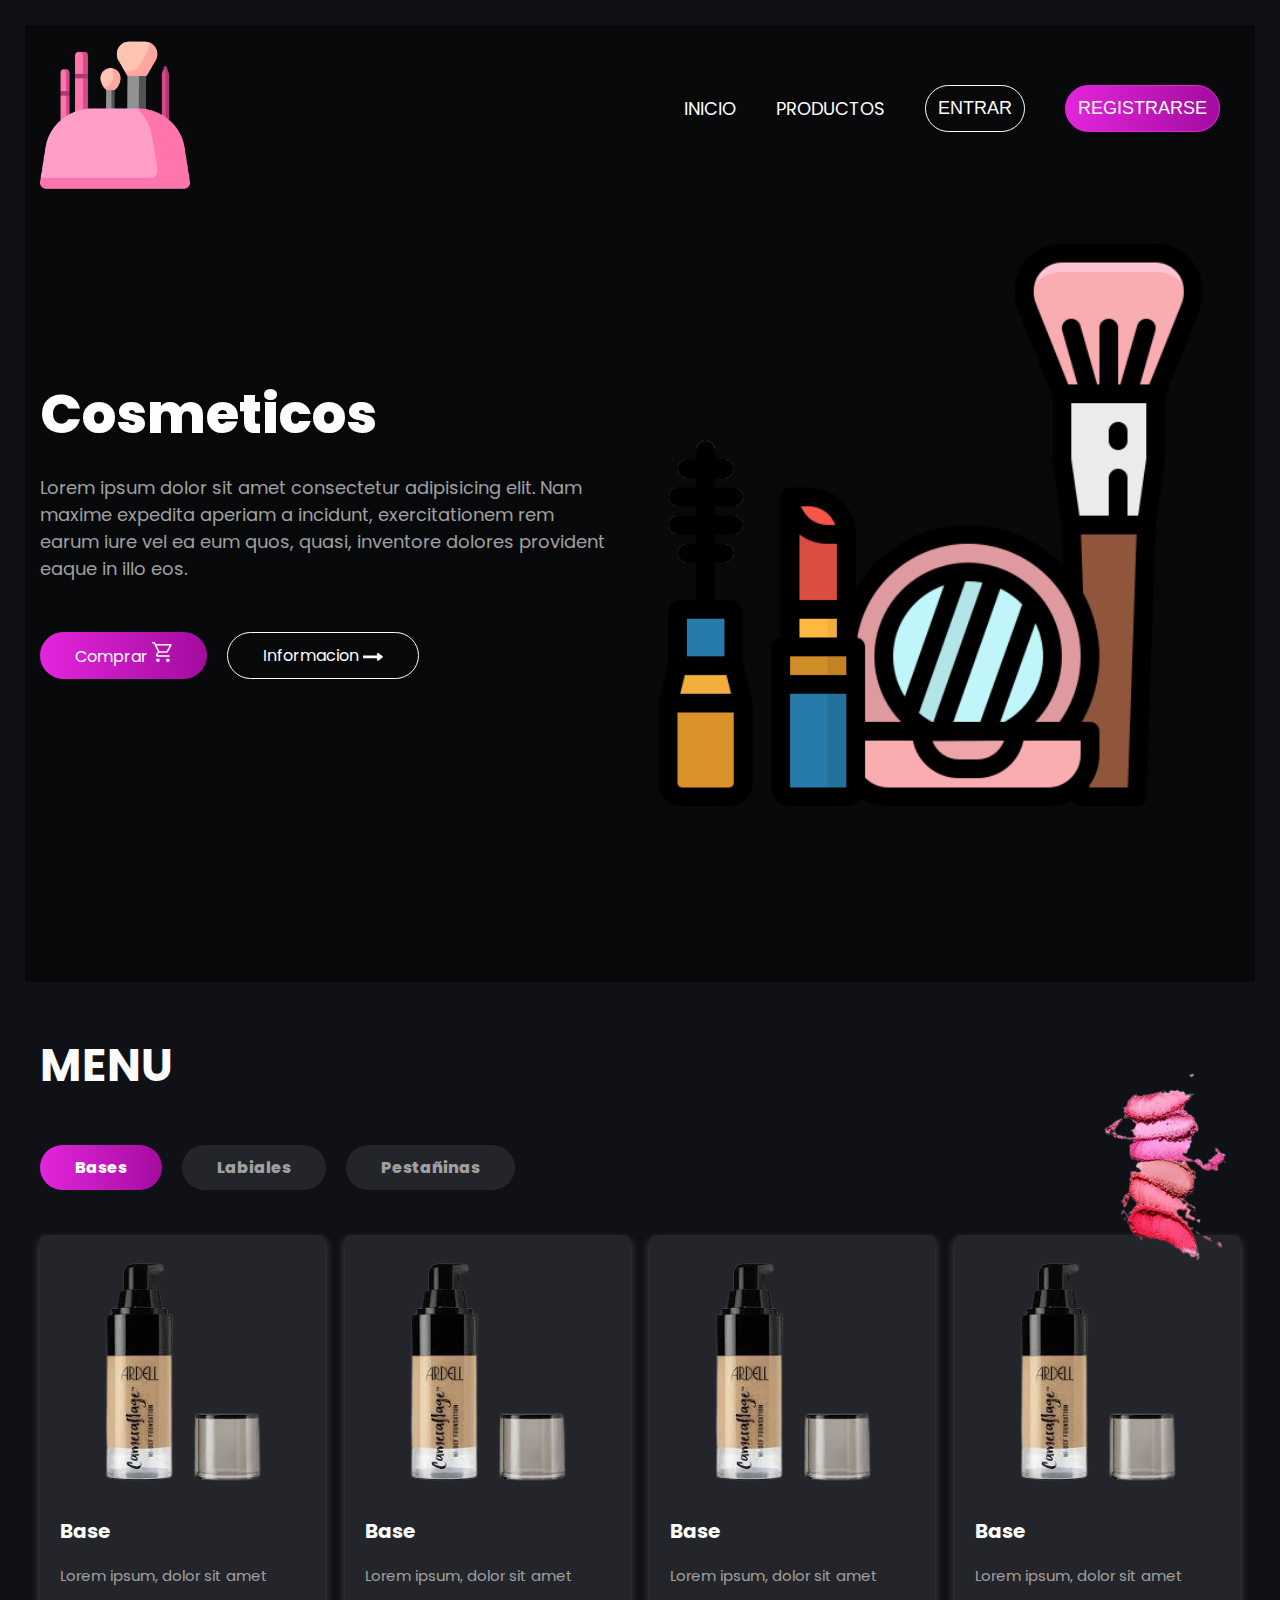
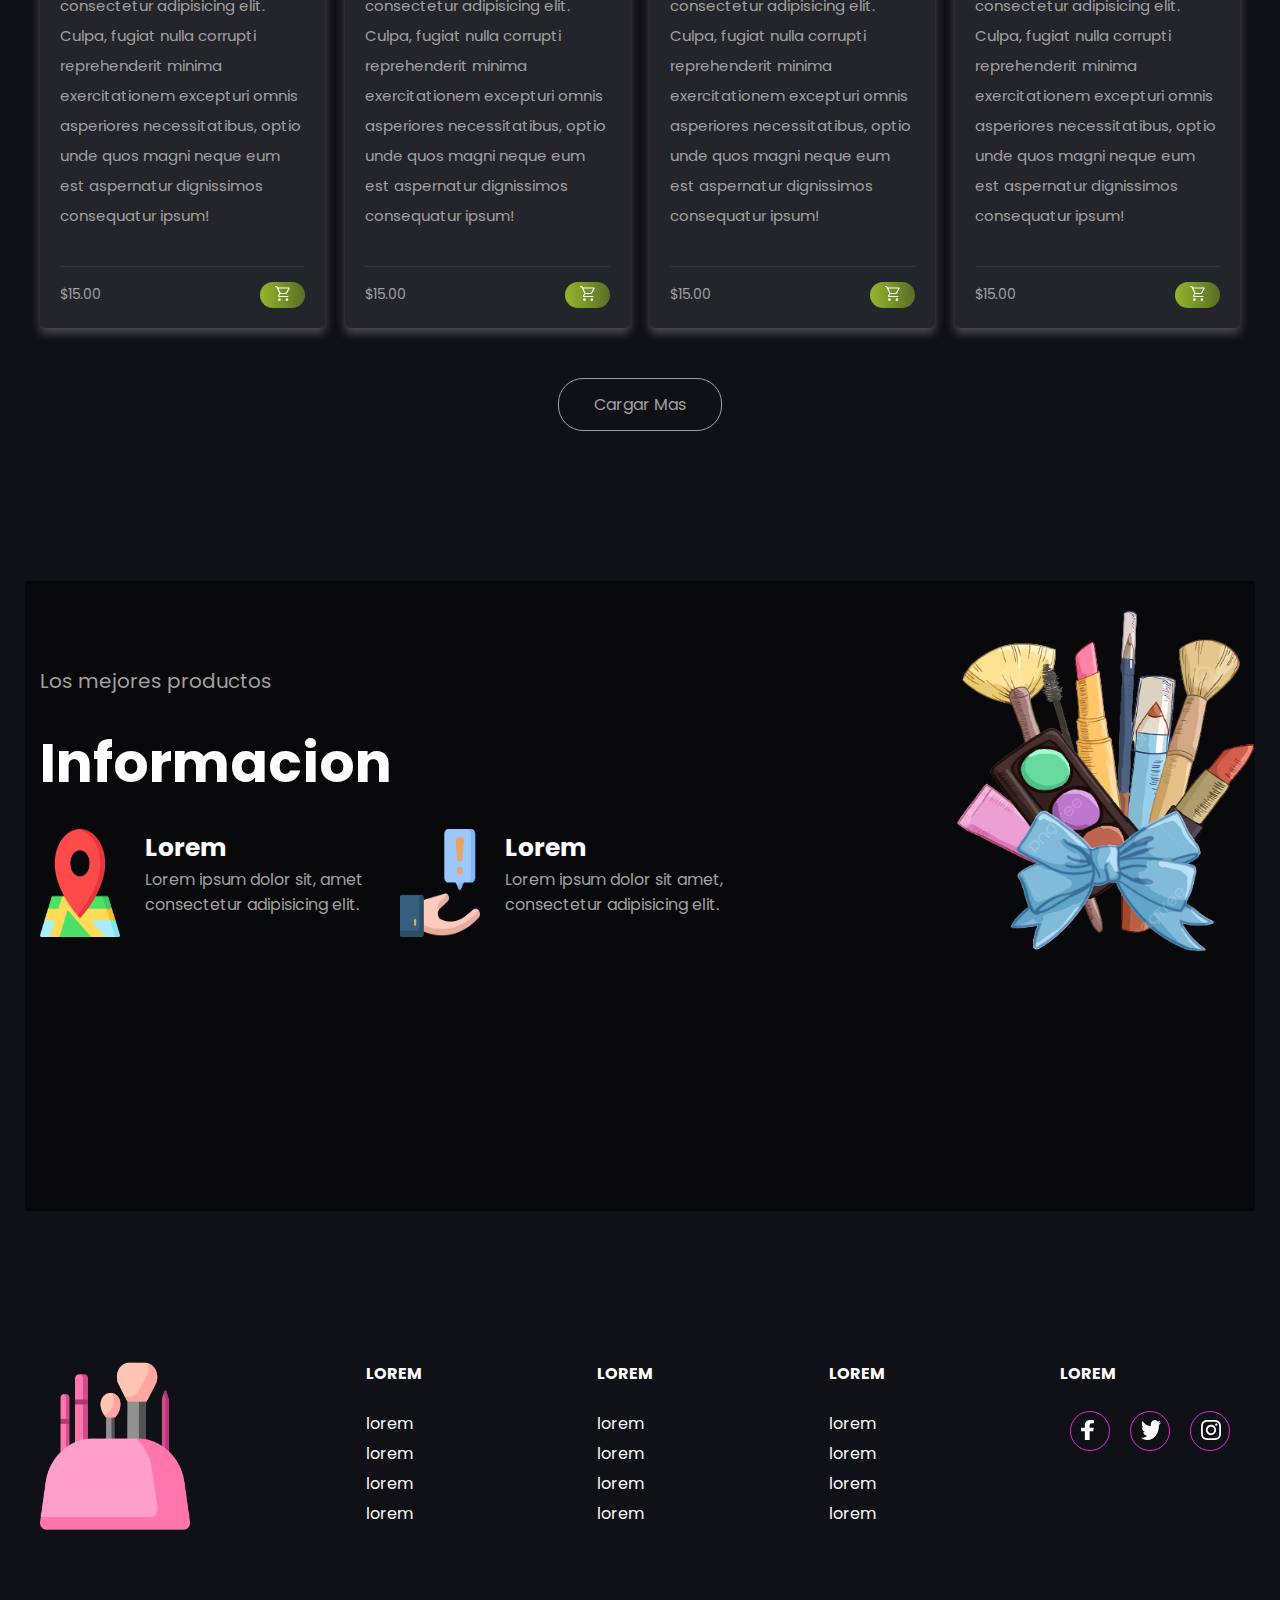
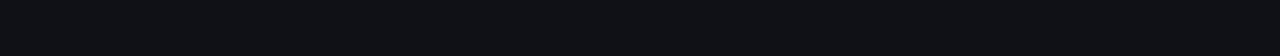
==== commit a3c93d74: "Final" ====
--- a/Cosmeticos/index.html
+++ b/Cosmeticos/index.html
@@ -9,21 +9,17 @@
     <title>Cosmeticos</title>
 </head>
 <body>
-    <header>
+    <header id="inicio">
         <div class="menu container">
             <a href="#"><img src="img/logo.png" class="logo" alt="logo"></a>
             <input type="checkbox" id="menu"/>
             <label for="menu"><img src="img/menu.png" class="menu-icono" alt=""></label>
             <nav class="navbar">
                 <ul>
-                    <li><a href="#">Inicio</a></li>
-                    <li><a href="#">Servicios</a></li>
+                    <li><a href="#inicio">Inicio</a></li>
+                    <li><a href="#productos">Productos</a></li>
                     <li><a href="login.html"><button class="entrar">Entrar</button></a></li>
-                    <li><a href="signup.html"></a><button class="registro">Registrarse</button></a></li>
-                    <!--
-                    <li><a href="#">Productos</a></li>
-                    <li><a href="#">Contacto</a></l
-                    -->
+                    <li><a href="signup.html"><button class="registro">Registrarse</button></a></li>
                     
                 </ul>
             </nav>
@@ -49,7 +45,7 @@
         </div>
     </header>
 
-    <main class="product-menu">
+    <main id="productos" class="product-menu">
 
         <div class="container">
 
--- a/Cosmeticos/css/style.css
+++ b/Cosmeticos/css/style.css
@@ -13,10 +13,7 @@
     margin: 25px;
 }
 header {
-    background-image: url(img/bg.jpg);
-    background-position: center center;
-    background-repeat: no-repeat;
-    background-size: cover;
+    background: linear-gradient(rgba(0,0,0,0.5), rgba(0,0,0,0.5));
 }
 
 .container {
@@ -74,7 +71,7 @@
     cursor: pointer;
 }
 .registro {
-    background:linear-gradient(90deg, #e325dc 0%, #a30c9e 100%);;
+    background:linear-gradient(90deg, #e325dc 0%, #a30c9e 100%);
     border: 1px solid #e325dc;
     color: #fdfdfd;
     font-size:  18px;
@@ -256,14 +253,11 @@
 .box-1,
 .box-2,
 .box-3{
-    background-image: url(img/bg-p.jpg);
-    background-position: center center;
-    background-repeat: no-repeat;
-    background-size: cover;
+    background-color: #24252a;
     padding: 20px;
     border-radius: 5px;
     z-index: 1000;
-    box-shadow: 0  5px 10px rgba(0,0,0,0.2);
+    box-shadow: 0  5px 10px rgba(150, 135, 135, 0.5);
     display: none;
 }
 
@@ -371,10 +365,7 @@
 }
 
 .info {
-    background-image: linear-gradient(rgba(0,0,0,0.5), rgba(0,0,0,0.5)), url(img/bg-info.jpg);
-    background-position: center center;
-    background-repeat: no-repeat;
-    background-size: cover;
+    background: linear-gradient(rgba(0,0,0,0.5), rgba(0,0,0,0.5));
     height: 70vh;
 
 }
@@ -511,10 +502,21 @@
         right: 0;
         background-color: #e325dc;
         display: none;
+        
+    }
+
+    .registro {
+        background: aliceblue;
+        color: #e325dc;
+        border: aliceblue;
     }
 
     .menu .navbar ul li {
         width: 100%;
+    }
+
+    .menu .navbar ul {
+        flex-direction: column;
     }
 
     .menu .navbar ul li a:hover {
